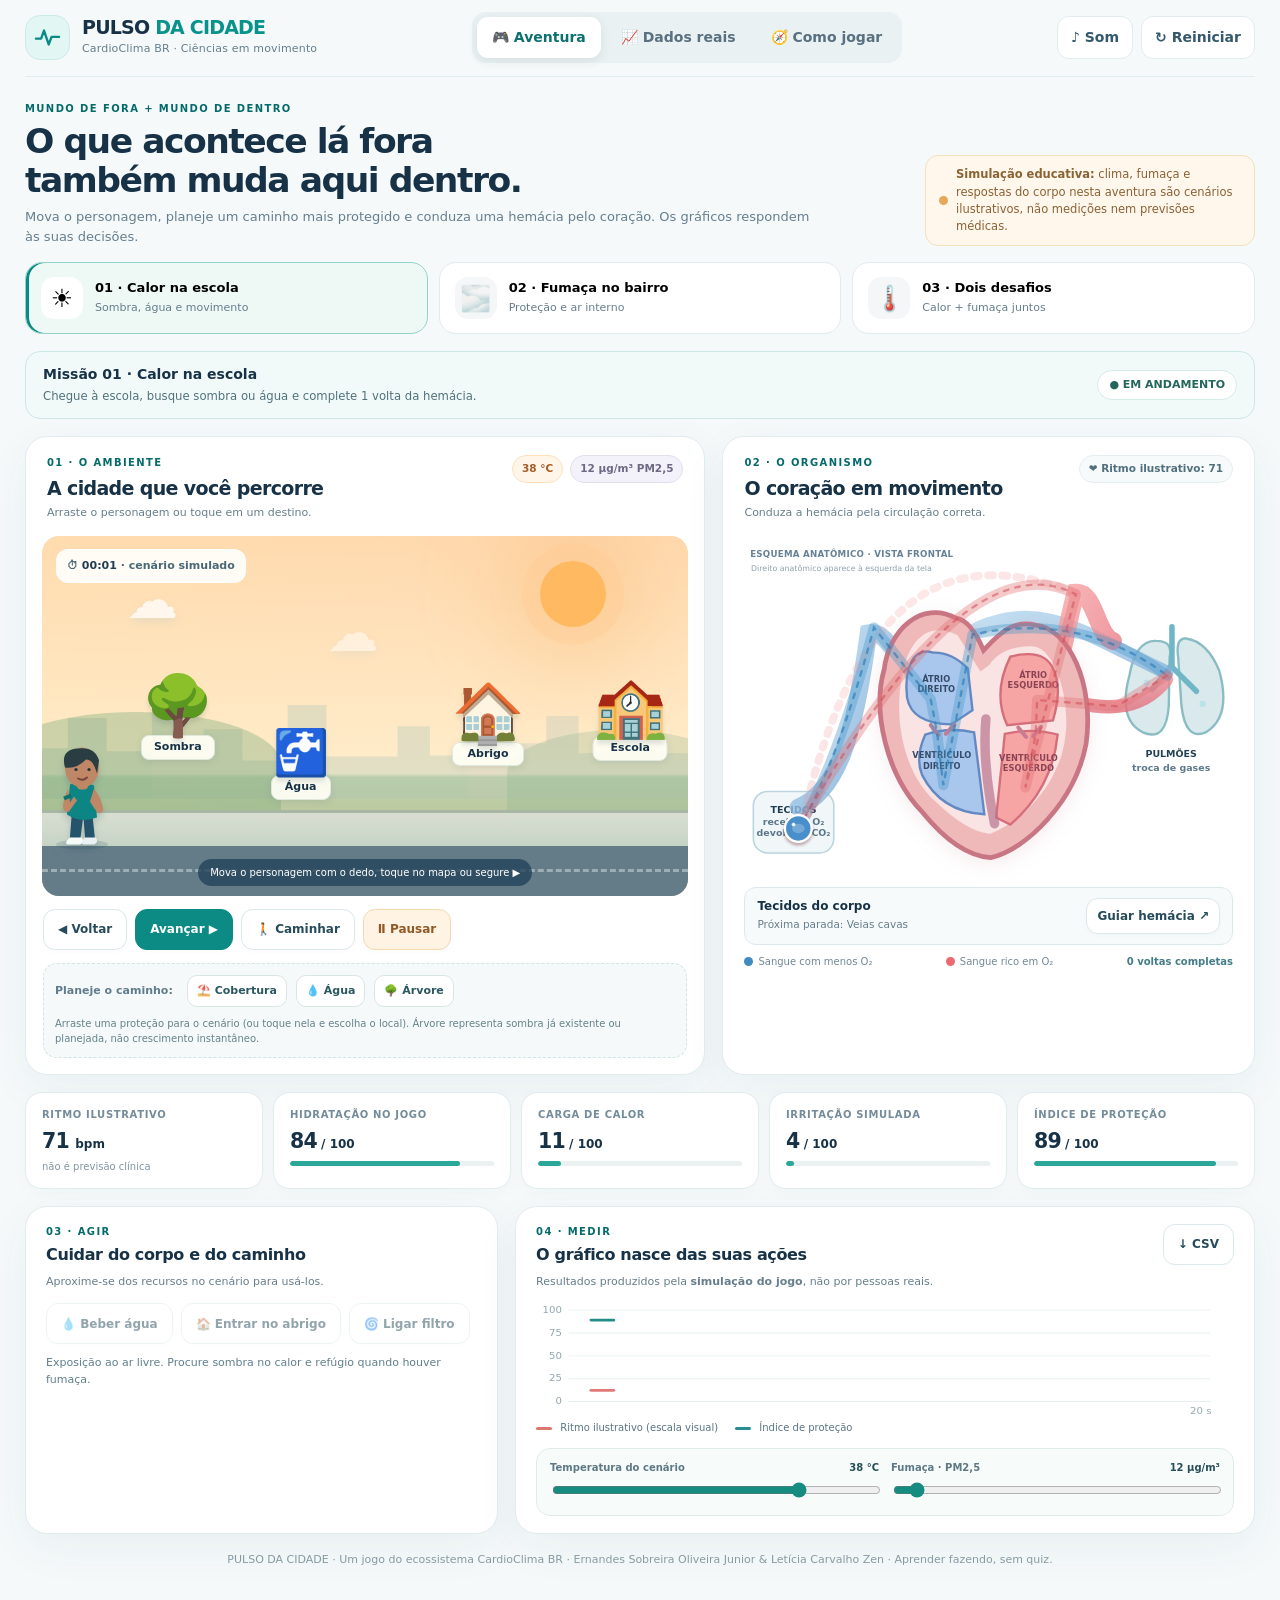
==== jogo/index.html @ 0a7ffcd8 "feat: jogo Pulso da Cidade com três missões, coração interativo e laboratório de dados reais" ====
<!doctype html>
<html lang="pt-BR">
<head>
<meta charset="utf-8">
<meta name="viewport" content="width=device-width,initial-scale=1,viewport-fit=cover">
<meta name="theme-color" content="#f5f9fa">
<meta name="description" content="Pulso da Cidade — um jogo interativo de coração, calor, fumaça e ciência de dados. Um projeto educacional ligado ao CardioClima BR.">
<title>Pulso da Cidade | Um jogo CardioClima</title>
<link rel="manifest" href="./manifest.webmanifest">
<style>
:root{--bg:#f5f9fa;--ink:#173247;--muted:#667e8d;--teal:#0b8985;--teal-dark:#046b6a;--line:#e1ecee;--panel:#fff;--blue:#3679bc;--red:#e76567;--orange:#eb9b46;--shadow:0 14px 45px rgba(32,74,86,.055);--radius:22px;--header:72px}
*{box-sizing:border-box}html{scroll-behavior:smooth}body{margin:0;background:var(--bg);color:var(--ink);font:14px/1.5 ui-sans-serif,system-ui,-apple-system,"Segoe UI",Roboto,Arial,sans-serif}button,select,input{font:inherit}button{cursor:pointer}button:disabled{cursor:not-allowed;opacity:.5}a{color:var(--teal-dark)}:focus-visible{outline:3px solid #eab668;outline-offset:3px}[hidden]{display:none!important}::selection{background:#bbebe0}
.page-shell{max-width:1510px;margin:auto;padding:0 25px 46px}.topbar{display:flex;align-items:center;justify-content:space-between;gap:20px;min-height:var(--header);padding:12px 0 13px;border-bottom:1px solid var(--line)}.brand{display:flex;align-items:center;gap:12px;min-width:230px}.brand-mark{width:45px;height:45px;background:#e2f6f3;border:1px solid #caebe7;border-radius:15px;display:grid;place-items:center}.brand-mark svg{width:29px;height:29px}.brand-name{font-weight:850;font-size:19px;letter-spacing:-.8px;line-height:1.1}.brand-sub{color:var(--muted);font-size:11px;margin-top:3px;letter-spacing:.015em}.app-tabs{display:flex;align-items:center;gap:5px;background:#eaf1f2;border-radius:14px;padding:5px}.app-tab{border:0;background:transparent;color:#587080;border-radius:11px;padding:10px 15px;font-weight:750;white-space:nowrap}.app-tab.active{background:#fff;color:#0a716f;box-shadow:0 3px 11px rgba(14,51,61,.09)}.header-tools{display:flex;gap:8px}.mini-action{border:1px solid var(--line);background:#fff;border-radius:12px;padding:10px 13px;font-weight:700;color:#34596d;white-space:nowrap}.mini-action:hover{border-color:#afdbd6}.mini-action.active{background:#e8f7f3;border-color:#addbd3;color:#096e67}
.hero-intro{display:flex;align-items:end;justify-content:space-between;gap:30px;margin:24px 0 16px}.eyebrow{display:block;color:var(--teal-dark);font-weight:850;text-transform:uppercase;letter-spacing:.14em;font-size:10px}.hero-intro h1{font-size:clamp(24px,2.7vw,37px);letter-spacing:-1.5px;line-height:1.12;margin:6px 0 8px}.hero-intro p{color:var(--muted);font-size:13px;max-width:800px;margin:0}.sim-note{display:flex;gap:8px;align-items:center;background:#fff7eb;border:1px solid #f3e0bc;color:#8b6234;border-radius:13px;padding:10px 13px;font-size:11.5px;max-width:330px}.sim-note .dot{width:9px;height:9px;flex:0 0 auto;border-radius:50%;background:#e6a95a}
.missions{display:grid;grid-template-columns:repeat(3,minmax(0,1fr));gap:11px;margin:0 0 17px}.mission-tab{display:flex;text-align:left;align-items:center;gap:12px;background:#fff;border:1px solid var(--line);border-radius:17px;padding:13px 15px;min-width:0;min-height:72px;position:relative;overflow:hidden;transition:.18s}.mission-tab:hover{border-color:#9ccdc5;transform:translateY(-1px)}.mission-tab.active{background:#eef9f5;border-color:#93d4ca;box-shadow:inset 3px 0 0 var(--teal)}.mission-icon{width:42px;height:42px;border-radius:13px;display:grid;place-items:center;font-size:25px;background:#f5f6f7;flex-shrink:0}.mission-tab.active .mission-icon{background:#fff}.mission-copy{min-width:0}.mission-copy b{display:block;font-size:13px;line-height:1.25}.mission-copy small{display:block;font-size:11px;color:var(--muted);margin-top:4px;white-space:normal}.mission-medal{position:absolute;right:11px;top:8px;color:#b5812e;font-size:17px}
.goalbar{display:flex;align-items:center;justify-content:space-between;gap:18px;border:1px solid #cce7e6;background:#f1faf9;border-radius:15px;padding:12px 17px;margin-bottom:17px}.goalbar strong{display:block;font-size:14px}.goalbar small{display:block;color:#52727b;margin-top:3px}.goalbar .pill{background:white;border:1px solid #d4ece8;color:#23675c;font-size:11px;font-weight:750;padding:6px 11px;border-radius:99px;white-space:nowrap}.game-grid{display:grid;grid-template-columns:minmax(0,1.15fr) minmax(0,.9fr);gap:17px}.panel{background:var(--panel);border:1px solid var(--line);border-radius:var(--radius);box-shadow:var(--shadow);min-width:0;overflow:hidden}.panel-head{display:flex;align-items:start;justify-content:space-between;gap:10px;padding:18px 21px 14px}.panel-head h2{margin:4px 0 0;font-size:19px;letter-spacing:-.65px}.panel-head .support{color:var(--muted);font-size:11px;margin-top:3px}.panel-badges{display:flex;align-items:center;gap:7px;flex-wrap:wrap;justify-content:flex-end}.tag{border:1px solid #e5eef0;background:#f7fafb;border-radius:100px;padding:5px 9px;color:#51707e;font-size:10.5px;font-weight:750;white-space:nowrap}.tag.heat{color:#a45c28;background:#fff5e8;border-color:#ffe0bc}.tag.smoke{color:#6e6886;background:#f3f1f9;border-color:#e3deed}.panel-title-meta{max-width:330px}
/* Outside world */
.world-stage{height:360px;position:relative;isolation:isolate;overflow:hidden;margin:0 16px;border-radius:17px;background:linear-gradient(#ccebf0 0%,#e9f5f2 66%,#a6c6a0 67%,#b7d2b0 83%,#a9bba8 84%);touch-action:pan-y;user-select:none;cursor:crosshair}.world-stage::before{content:"";position:absolute;inset:0;background:linear-gradient(118deg,rgba(255,234,176,.12),transparent 52%);pointer-events:none;z-index:1}.world-stage.hot{background:linear-gradient(#ffd9ae 0%,#ffedcb 66%,#c0d2a6 67%,#b9c29e 83%,#a0ae9d 84%)}.world-stage.smoky::after{content:"";pointer-events:none;position:absolute;inset:0;z-index:7;background:linear-gradient(135deg,rgba(111,113,132,.10),rgba(99,93,117,.20));mix-blend-mode:multiply;animation:smokeShift 7s ease-in-out infinite alternate}.world-stage.hot.smoky{background:linear-gradient(#e9c5a0 0%,#f8e1bc 66%,#b5c39e 67%,#aebca4 83%,#9dab95 84%)}
@keyframes smokeShift{from{opacity:.4;transform:translateX(-12px)}to{opacity:.85;transform:translateX(12px)}}.sky-sun{position:absolute;top:7%;left:77%;width:66px;height:66px;border-radius:50%;background:#ffe093;box-shadow:0 0 0 18px rgba(255,231,170,.27),0 0 65px 33px rgba(255,224,148,.35);z-index:0;transition:.4s}.hot .sky-sun{background:#ffb960;box-shadow:0 0 0 18px #ffc88a44,0 0 85px 40px #f5a44f44}.world-cloud{position:absolute;z-index:1;color:#fff;font-size:52px;opacity:.75;filter:drop-shadow(0 4px 4px #a2c4cc55);animation:cloudDrift 10s ease-in-out infinite alternate}.cloud-a{left:13%;top:7%}.cloud-b{left:44%;top:16%;animation-delay:-5s;opacity:.5}@keyframes cloudDrift{to{transform:translateX(26px)}}.smoke-plume{position:absolute;width:170px;height:165px;top:5%;left:9%;z-index:2;opacity:0;pointer-events:none;background:radial-gradient(ellipse at 45% 50%,rgba(67,69,84,.35) 0%,rgba(72,72,84,.2) 40%,transparent 67%);filter:blur(6px);transform:rotate(12deg);animation:driftPlume 6s ease-in-out infinite alternate}.smoky .smoke-plume{opacity:1}.smoke-plume.second{left:39%;top:1%;transform:scale(.7);animation-delay:-3s}.smoke-plume.third{left:63%;top:12%;transform:scale(1.35);animation-delay:-5s}@keyframes driftPlume{to{transform:translate(30px,-18px) scale(1.18)}}
.horizon{position:absolute;inset:auto 0 27% 0;height:28%;pointer-events:none;z-index:1;background:linear-gradient(90deg,#90b4a355 0 17%,#a1baad55 17% 36%,#a8c4b855 36% 66%,#b5c4ba55 66% 100%);clip-path:polygon(0 50%,4% 50%,4% 20%,10% 20%,10% 53%,17% 53%,17% 5%,21% 5%,21% 48%,25% 48%,25% 31%,31% 31%,31% 62%,38% 62%,38% 7%,44% 7%,44% 58%,55% 58%,55% 28%,60% 28%,60% 57%,66% 57%,66% 5%,71% 5%,71% 45%,78% 45%,78% 18%,83% 18%,83% 55%,90% 55%,90% 30%,95% 30%,95% 55%,100% 55%,100% 100%,0 100%)}.scene-road{position:absolute;left:0;right:0;bottom:0;height:18%;background:#647c88;z-index:2}.scene-road::before{content:"";position:absolute;top:17%;width:100%;height:3px;background:#dae8eb}.scene-road::after{content:"";position:absolute;top:58%;left:0;right:0;border-top:3px dashed #d2dfe07f}.scene-walkway{position:absolute;left:0;right:0;top:76%;height:10%;background:linear-gradient(#d9ded2,#c6d4c6);z-index:3;border-top:3px solid #a8b7a4}.scene-hill{position:absolute;width:45%;height:29%;left:-8%;bottom:22%;background:#82ad7d66;border-radius:60% 60% 0 0;z-index:1}.scene-hill.alt{left:72%;width:35%;height:24%;background:#89b18c44}.station{position:absolute;transform:translateX(-50%);z-index:5;border:0;background:transparent;padding:0;min-width:60px;text-align:center;color:var(--ink);user-select:none;cursor:pointer}.station:hover .station-graphic,.station:focus-visible .station-graphic{transform:translateY(-4px) scale(1.04)}.station-graphic{display:block;font-size:59px;filter:drop-shadow(0px 4px 2px #14354220);transition:transform .18s;line-height:1}.station-label{display:block;background:#fffef5eF;border:1px solid #dee8dc;border-radius:8px;font-weight:750;font-size:11px;padding:3px 7px;box-shadow:0 2px 7px #38516d1c;white-space:nowrap}.tree-station{left:21%;top:39%}.water-station{left:40%;top:54%}.water-station .station-graphic{font-size:45px}.shelter-station{left:69%;top:41%}.shelter-station .station-graphic{font-size:58px}.school-station{left:91%;top:39%}.school-station .station-graphic{font-size:60px}.station.is-near .station-label{background:#e7fff4;border-color:#7dcc9c;animation:nearPulse 1.2s ease-in-out infinite alternate}@keyframes nearPulse{to{box-shadow:0 0 0 6px #6dd4a322}}
.traveler{position:absolute;top:58%;left:6%;width:68px;transform:translateX(-50%);height:105px;z-index:8;touch-action:none;cursor:grab;will-change:left;filter:drop-shadow(0 5px 3px #33515a33)}.traveler:active{cursor:grabbing}.traveler svg{height:100%;width:100%}.traveler.walking .traveler-leg{animation:legSwing .24s ease-in-out infinite alternate;transform-origin:center top}.traveler.walking .traveler-leg.leg2{animation-delay:-.24s}.traveler .shirt{fill:#0c8584}.traveler .pants{fill:#24546b}.traveler .skin{fill:#bf8765}@keyframes legSwing{to{transform:rotate(16deg)}}.traveler:focus-visible{outline:3px dashed #0b8985;border-radius:30px}.world-time{position:absolute;top:13px;left:14px;background:#ffffffdf;border:1px solid #ffffffaa;border-radius:12px;padding:8px 10px;z-index:7;color:#486877;font-size:11px;max-width:38%;font-weight:700}.world-time b{color:#203e51}.world-hint{position:absolute;left:50%;transform:translateX(-50%);bottom:10px;color:#fff;z-index:9;font-size:10px;background:#24435acb;padding:6px 12px;border-radius:99px;white-space:nowrap;max-width:90%;overflow:hidden;text-overflow:ellipsis}.added-item{position:absolute;z-index:5;transform:translate(-50%,-50%);font-size:40px;filter:drop-shadow(0 4px 5px #314b4150)}.added-item small{display:block;text-align:center;font-size:10px;background:#ffffffeb;border-radius:6px;padding:2px;color:#35606a;font-weight:800}.drag-ghost{position:absolute;z-index:11;pointer-events:none;font-size:42px;opacity:.83;transform:translate(-50%,-50%)}
.world-controls{padding:13px 17px 16px}.play-controls{display:flex;gap:8px;flex-wrap:wrap;align-items:center}.btn{background:#fff;color:#264b5b;border:1px solid #dbe8ec;border-radius:12px;padding:10px 14px;font-weight:760;font-size:12px;min-height:41px;box-shadow:0 2px 6px #13364b05}.btn:hover:not(:disabled){border-color:#8fc9c1;background:#f8fdfa}.btn.primary{background:#0c8b84;border-color:#0c8b84;color:#fff}.btn.primary:hover{background:#086f69}.btn.amber{background:#fff4e3;color:#915925;border-color:#f4d8af}.btn.selected{border-color:#099b90;background:#e8f9f4;color:#076d68}.btn.icon-only{min-width:42px;padding:10px}.control-hint{color:var(--muted);font-size:11px;margin:10px 1px 0}.tool-shelf{margin-top:13px;padding:11px;border-radius:14px;background:#f5f9f9;border:1px dashed #d0e6e4;display:flex;gap:9px;align-items:center;flex-wrap:wrap}.tool-shelf b{font-size:11px;color:#607c8c;margin-right:5px}.tool{padding:7px 9px;background:#fff;border:1px solid #d9e7e4;border-radius:10px;color:#2b5761;font-weight:700;font-size:11px;touch-action:none;cursor:grab}.tool.active{border-color:#0b8a80;background:#ddf7f0;box-shadow:0 0 0 2px #acdcd340}.tool small{color:#76949c;display:inline}.tool-caption{font-size:10px;color:#64828c;flex-basis:100%;margin-top:0}
/* Human circulation */
.heart-visual{padding:0 13px 4px;position:relative}.heart-svg{width:100%;height:auto;display:block;overflow:visible;max-height:360px;touch-action:none}.heart-muscle{filter:drop-shadow(0 6px 12px #b55f6e20);transform-origin:317px 244px;animation:beating var(--heart-period,.81s) cubic-bezier(.2,.45,.5,1) infinite}.heart-muscle .muscle-outer{fill:#efb9b9;stroke:#c97684;stroke-width:6}.heart-muscle .muscle-inner{fill:#f9e3e3}.heart-blue{fill:#a9c7ed;stroke:#6389c3;stroke-width:3}.heart-red{fill:#f6a5a4;stroke:#d56e79;stroke-width:3}.septum{fill:none;stroke:#b9748f;stroke-width:12;stroke-linecap:round;opacity:.7}@keyframes beating{0%,100%{transform:scale(1)}23%{transform:scale(1.027)}40%{transform:scale(.995)}62%{transform:scale(1.012)}}.blood-track{fill:none;stroke-width:13;stroke-linecap:round;stroke-linejoin:round;opacity:.38}.blood-track.venous{stroke:#4595c8}.blood-track.arterial{stroke:#df7275}.blood-track-over{fill:none;stroke-width:3;stroke-dasharray:6 9;stroke-linecap:round;opacity:.55;animation:pathMarch 3s linear infinite}.blood-track-over.venous{stroke:#2072b1}.blood-track-over.arterial{stroke:#d24d5c}@keyframes pathMarch{to{stroke-dashoffset:-45}}.circulatory-note{font-size:11px;fill:#658196;font-weight:750;letter-spacing:.03em}.chamber-name{fill:#344b69;font-weight:750;font-size:10.5px;pointer-events:none}.chamber-name.red{fill:#8b4354}.blood-node{cursor:pointer;touch-action:none;outline:none}.blood-node circle{fill:#ffffff00;stroke:transparent;stroke-width:1}.blood-node.is-next circle{fill:#fff8ed;stroke:#e9a842;stroke-width:2;stroke-dasharray:4 4;animation:targetGlow 1.3s ease-in-out infinite alternate}.blood-node.is-next text{fill:#9d6630}.blood-node.is-visited circle{fill:#d9f0ee;stroke:#5baea3;stroke-width:1.5;opacity:.65}.blood-node text{font-weight:720;fill:#688093;font-size:9px;pointer-events:none}.blood-node:focus-visible circle{stroke:#0b8985;stroke-width:4}.blood-node.is-next:hover circle{fill:#fff4de}@keyframes targetGlow{to{stroke-width:5;fill:#ffefcf}}#rbcAvatar{cursor:grab;touch-action:none;filter:drop-shadow(0 3px 2px #763a4370)}#rbcAvatar:active{cursor:grabbing}.rbc-disc{stroke:#fff;stroke-width:3;fill:#498fcb}.rbc-disc.oxygenated{fill:#ed6672}.rbc-core{fill:#fff6;opacity:.6}.rbc-mini{fill:#fff;stroke:#ffffffb0;stroke-width:1}.svg-label{font-size:12px;fill:#5b788a;font-weight:700}.svg-label.bold{font-weight:900;fill:#203e52}.lung-organ{fill:#d9e9ec;stroke:#88bcc3;stroke-width:3}.lung-bronchi{stroke:#6fb5c6;fill:none;stroke-width:7;stroke-linecap:round}.air-spark{fill:#b3dfea;opacity:.8;animation:breathe 2.1s ease-in-out infinite alternate}@keyframes breathe{to{transform:translateY(-7px);opacity:.45}}.valve-shape{stroke:#c87c93;stroke-width:5;fill:none;stroke-linecap:round;transform-origin:center;animation:valveOpen var(--heart-period,.81s) ease-in-out infinite}.valve-shape.secondary{animation-delay:calc(var(--heart-period,.81s) * -.5)}@keyframes valveOpen{0%,100%{opacity:.65}38%,62%{opacity:.18}}
.heart-progress{padding:0 21px 17px;display:grid;gap:9px}.heart-guide{display:flex;gap:10px;align-items:center;justify-content:space-between;padding:10px 12px;border:1px solid #dce9ec;background:#f7fafb;border-radius:12px}.heart-guide b{display:block;font-size:12px;line-height:1.2}.heart-guide small{display:block;color:var(--muted);font-size:10.5px;margin-top:3px}.heart-guide .btn{padding:8px 10px;min-height:36px;white-space:nowrap}.heart-legend{display:flex;justify-content:space-between;flex-wrap:wrap;gap:5px;color:#718795;font-size:10px}.heart-legend span{display:flex;gap:5px;align-items:center}.legend-dot{display:inline-block;width:9px;height:9px;border-radius:50%;background:#408bc1}.legend-dot.red{background:#eb6970}.heart-mini-state{font-weight:800;color:#447d89}
/* Dynamic readouts */
.stats-grid{display:grid;grid-template-columns:repeat(5,minmax(0,1fr));gap:10px;margin-top:17px}.stat-card{padding:14px 16px;border:1px solid var(--line);border-radius:17px;background:#fff;min-width:0;box-shadow:0 3px 16px #23465a07}.stat-card .stat-title{display:block;font-size:10px;font-weight:770;text-transform:uppercase;letter-spacing:.065em;color:#748b9b}.stat-card strong{display:block;font-size:clamp(17px,1.6vw,26px);line-height:1.1;letter-spacing:-.8px;margin:8px 0 6px}.stat-card strong small{font-size:12px;font-weight:700;letter-spacing:0}.stat-card .stat-sub{display:block;color:#8195a1;font-size:10px}.meter{height:5px;border-radius:5px;background:#ebf0f1;overflow:hidden;margin-top:8px}.meter span{display:block;background:#2ba79a;height:100%;width:50%;border-radius:5px;transition:width .3s}.stat-card.warning .meter span{background:#e9a24b}.stat-card.alert .meter span{background:#d96971}
.bottom-grid{display:grid;grid-template-columns:minmax(0,.78fr) minmax(0,1.22fr);gap:17px;margin-top:17px}.bottom-panel{padding:17px 20px}.bottom-panel h3{font-size:16px;letter-spacing:-.35px;margin:4px 0 7px}.bottom-panel .support{color:var(--muted);font-size:11px}.action-group{display:flex;flex-wrap:wrap;gap:8px;margin-top:13px}.action-group .btn{font-size:12px}.bottom-panel .small-note{color:#607f8d;font-size:11px;margin-top:11px}.data-head{display:flex;align-items:start;justify-content:space-between;gap:10px}.data-head button{white-space:nowrap}.live-chart{width:100%;height:120px;display:block;margin-top:10px}.chart-legend{display:flex;gap:17px;align-items:center;flex-wrap:wrap;font-size:10px;color:#587482}.chart-legend i{display:inline-block;width:16px;height:3px;border-radius:2px;vertical-align:middle;margin-right:5px}.chart-legend .l1{background:#dd766f}.chart-legend .l2{background:#278e91}.eco-control{margin-top:13px;background:#f7fbfa;border:1px solid #e0eceb;border-radius:14px;padding:11px 13px;display:grid;grid-template-columns:1fr 1fr;gap:12px}.control-field label{font-size:10px;font-weight:800;color:#5d7986;display:flex;justify-content:space-between;align-items:center}.control-field input{width:100%;accent-color:#168b80;margin-top:7px}.control-field output{font-weight:850;color:#284e5a}
/* Real data */
.real-screen{margin-top:24px}.real-hero{background:#eaf7f4;border:1px solid #cde9e3;border-radius:19px;padding:19px 22px;display:flex;align-items:center;justify-content:space-between;gap:16px}.real-hero h2{font-size:23px;letter-spacing:-.9px;margin:4px 0}.real-hero p{margin:0;font-size:12px;color:#4e767b;max-width:750px}.real-state{border:1px solid #b7dfd5;color:#146e66;border-radius:100px;background:#fff;padding:8px 13px;font-weight:800;font-size:11px;white-space:nowrap}.real-controls{display:flex;flex-wrap:wrap;align-items:end;gap:12px;background:#fff;border:1px solid var(--line);padding:16px;border-radius:15px;margin:16px 0}.real-controls label{display:flex;flex-direction:column;gap:5px;min-width:185px;font-size:11px;color:#69828e;font-weight:750}.real-controls select{background:#fbfdfd;border:1px solid #cfdfe1;border-radius:10px;padding:10px;color:#213d4d;max-width:100%;min-width:0}.real-controls .btn{margin-left:auto}.real-years{display:flex;gap:12px;align-items:center;flex:1 1 250px}.real-years label{min-width:54px}.real-years input{flex:1;accent-color:var(--teal)}.real-years output{min-width:40px;font-weight:850;color:#1b6a6b;font-size:17px}.real-panels{display:grid;grid-template-columns:1fr 1fr;gap:16px}.real-panel{padding:18px}.real-panel h3{margin:3px 0 5px;letter-spacing:-.3px;font-size:16px}.real-panel .big-value{font-size:29px;font-weight:850;margin:8px 0 2px;letter-spacing:-.8px}.real-panel .sub{color:var(--muted);font-size:11px}.data-svg{width:100%;height:auto;display:block}.real-foot{padding:15px 18px;background:#fffaf1;border:1px solid #f1dfb5;border-radius:15px;margin-top:15px;color:#755d38;font-size:12px;line-height:1.6}.sources{font-size:11px;color:#718591;display:flex;gap:15px;flex-wrap:wrap;margin-top:13px}
/* Dialogs and notifications */
#toast{position:fixed;z-index:1000;left:50%;bottom:max(22px,env(safe-area-inset-bottom));transform:translate(-50%,24px);opacity:0;pointer-events:none;transition:opacity .2s,transform .2s;background:#143b4b;color:#fff;max-width:min(94vw,650px);padding:13px 18px;border-radius:13px;font-size:12px;font-weight:710;box-shadow:0 12px 35px #18394b33;text-align:center}#toast.visible{opacity:1;transform:translate(-50%,0)}.finish-overlay{position:fixed;inset:0;background:#0e2b39a6;backdrop-filter:blur(8px);z-index:200;display:grid;place-items:center;padding:20px}.finish-card{width:min(510px,100%);border-radius:26px;background:white;box-shadow:0 25px 80px #00192835;padding:30px;text-align:center}.finish-emoji{font-size:52px}.finish-card h2{font-size:27px;letter-spacing:-1px;margin:11px 0 8px}.finish-card p{color:#617b87;font-size:13px}.finish-stats{display:grid;grid-template-columns:1fr 1fr 1fr;gap:8px;margin:18px 0}.finish-stats div{background:#f5faf9;border-radius:13px;padding:12px 6px}.finish-stats strong{display:block;font-size:21px}.finish-stats small{font-size:10px;color:#65828b}.finish-buttons{display:flex;gap:10px;justify-content:center}.finish-buttons .btn{flex:1}
dialog{border:1px solid #d7e7e8;border-radius:22px;box-shadow:0 25px 90px #0f304754;width:min(700px,94vw);max-height:85dvh;overflow:auto;padding:26px;color:var(--ink)}dialog::backdrop{background:rgba(9,37,53,.56);backdrop-filter:blur(4px)}dialog h2{font-size:24px;letter-spacing:-1px;margin:5px 0 10px}dialog h3{font-size:15px;margin:22px 0 5px}dialog p{font-size:13px;color:#4e6d7b;line-height:1.65}dialog li{font-size:13px;color:#486775;margin-bottom:8px}.dialog-top{display:flex;gap:10px;justify-content:space-between;align-items:start}.dialog-top button{background:#f1f6f6;border:0;width:35px;height:35px;border-radius:10px;color:#4e6b7c;font-size:19px}.readers{background:#f3faf9;border-radius:12px;padding:12px 16px;font-size:12px;line-height:1.65;color:#446d73}.footnote{text-align:center;margin-top:18px;color:#879aa3;font-size:11px}
@media(max-width:1200px){.page-shell{padding-left:16px;padding-right:16px}.game-grid{grid-template-columns:1fr 1fr}.world-stage{height:325px}.heart-svg{max-height:325px}.stats-grid{grid-template-columns:repeat(3,minmax(0,1fr))}}
@media(max-width:950px){.game-grid,.bottom-grid{grid-template-columns:1fr}.world-stage{height:350px}.heart-svg{max-height:370px}.heart-visual{max-width:700px;margin:auto}.topbar{flex-wrap:wrap}.app-tabs{order:3;width:100%;justify-content:center}.hero-intro{align-items:start}.real-panels{grid-template-columns:1fr}.stats-grid{grid-template-columns:repeat(5,minmax(0,1fr))}}
@media(max-width:650px){:root{--header:64px}.page-shell{padding:0 11px 30px}.topbar{gap:8px;min-height:60px}.brand{min-width:0;gap:8px}.brand-mark{width:37px;height:37px;border-radius:12px}.brand-name{font-size:16px}.brand-sub{font-size:9px}.app-tabs{padding:4px;gap:2px}.app-tab{padding:9px 9px;font-size:11.5px;flex:1}.header-tools{gap:5px}.mini-action{padding:8px;font-size:11px}.hero-intro{flex-direction:column;gap:10px;margin:18px 2px 13px}.hero-intro h1{font-size:26px}.hero-intro p{font-size:12px}.sim-note{max-width:none;width:100%;padding:8px 11px}.missions{grid-template-columns:repeat(3,minmax(0,1fr));gap:6px}.mission-tab{padding:9px 6px;min-height:94px;flex-direction:column;gap:5px;text-align:center;border-radius:12px;justify-content:center}.mission-icon{width:32px;height:32px;font-size:21px;border-radius:10px}.mission-copy b{font-size:10.5px}.mission-copy small{font-size:9px;margin-top:2px}.mission-medal{right:5px;top:2px;font-size:12px}.goalbar{align-items:start;gap:6px;padding:10px 12px}.goalbar strong{font-size:12px}.goalbar small{font-size:10px}.goalbar .pill{font-size:9px;padding:4px 6px}.panel{border-radius:17px}.panel-head{padding:13px 13px 10px}.panel-head h2{font-size:17px}.panel-badges{gap:3px}.tag{font-size:9px;padding:4px 6px}.world-stage{height:295px;margin:0 7px;border-radius:13px}.station-graphic{font-size:38px!important}.station-label{font-size:8.5px;padding:2px 3px}.station{min-width:49px}.tree-station{top:50%}.water-station{top:62%}.shelter-station{top:54%}.school-station{top:51%}.traveler{height:75px;width:51px;top:67%}.world-time{max-width:55%;font-size:9px;padding:5px 7px}.world-hint{font-size:9px}.world-controls{padding:10px 12px}.play-controls{gap:5px}.btn{font-size:11px;padding:9px 10px;min-height:38px}.tool-shelf{gap:6px;padding:8px}.tool{padding:6px 8px;font-size:10px}.tool-shelf b{width:100%;margin:0}.heart-visual{padding:0 4px}.heart-svg{max-height:none}.heart-progress{padding:0 12px 13px}.heart-guide{padding:8px 10px}.heart-guide .btn{padding:8px;font-size:10px}.stats-grid{gap:6px;grid-template-columns:repeat(3,minmax(0,1fr));margin-top:11px}.stat-card{padding:10px 10px;border-radius:12px}.stat-card strong{font-size:18px}.stat-card .stat-title{font-size:9px}.stat-card .stat-sub{font-size:9px}.stat-card:nth-child(4),.stat-card:nth-child(5){grid-column:span 1}.bottom-grid{gap:11px;margin-top:11px}.bottom-panel{padding:12px 14px}.bottom-panel h3{font-size:15px}.eco-control{grid-template-columns:1fr 1fr;padding:8px}.real-hero{padding:14px;align-items:start;flex-direction:column}.real-hero h2{font-size:20px}.real-controls{padding:11px;gap:9px}.real-controls label{flex:1 1 145px;min-width:0}.real-controls .btn{margin-left:0}.real-years{flex:1 1 100%}.real-panel{padding:13px}dialog{padding:17px}.finish-card{padding:20px 15px}.finish-card h2{font-size:22px}.finish-stats strong{font-size:17px}}
@media(prefers-reduced-motion:reduce){*,*:before,*:after{animation-duration:.001ms!important;transition-duration:.001ms!important;scroll-behavior:auto!important}}
</style>
</head>
<body>
<div class="page-shell">
<header class="topbar">
 <div class="brand"><div class="brand-mark" aria-hidden="true"><svg viewBox="0 0 50 50" fill="none"><path d="M5 27H14L19 13L27 37L32 24H45" stroke="#078b83" stroke-width="4" stroke-linecap="round" stroke-linejoin="round"/></svg></div><div><div class="brand-name">PULSO <span style="color:#07938c">DA CIDADE</span></div><div class="brand-sub">CardioClima BR · Ciências em movimento</div></div></div>
 <nav class="app-tabs" aria-label="Modos do jogo"><button class="app-tab active" id="tabGame" aria-pressed="true">🎮 Aventura</button><button class="app-tab" id="tabReal" aria-pressed="false">📈 Dados reais</button><button class="app-tab" id="tabGuide" aria-pressed="false">🧭 Como jogar</button></nav>
 <div class="header-tools"><button class="mini-action" id="soundToggle" aria-pressed="false" title="Ativar ou desativar batimentos sonoros">♪ Som</button><button class="mini-action" id="restartButton" title="Recomeçar esta missão">↻ Reiniciar</button></div>
</header>
<main>
<div id="gameScreen">
<section class="hero-intro"><div><span class="eyebrow">MUNDO DE FORA + MUNDO DE DENTRO</span><h1>O que acontece lá fora<br>também muda aqui dentro.</h1><p>Mova o personagem, planeje um caminho mais protegido e conduza uma hemácia pelo coração. Os gráficos respondem às suas decisões.</p></div><div class="sim-note"><span class="dot"></span><span><strong>Simulação educativa:</strong> clima, fumaça e respostas do corpo nesta aventura são cenários ilustrativos, não medições nem previsões médicas.</span></div></section>
<section class="missions" aria-label="Escolher missão">
 <button class="mission-tab active" data-mission="heat" aria-pressed="true"><span class="mission-icon" aria-hidden="true">☀️</span><span class="mission-copy"><b>01 · Calor na escola</b><small>Sombra, água e movimento</small></span><span class="mission-medal" data-medal="heat"></span></button>
 <button class="mission-tab" data-mission="smoke" aria-pressed="false"><span class="mission-icon" aria-hidden="true">🌫️</span><span class="mission-copy"><b>02 · Fumaça no bairro</b><small>Proteção e ar interno</small></span><span class="mission-medal" data-medal="smoke"></span></button>
 <button class="mission-tab" data-mission="both" aria-pressed="false"><span class="mission-icon" aria-hidden="true">🌡️</span><span class="mission-copy"><b>03 · Dois desafios</b><small>Calor + fumaça juntos</small></span><span class="mission-medal" data-medal="both"></span></button>
</section>
<div class="goalbar"><div><strong id="missionTitle">Missão 01 · Caminho da escola</strong><small id="missionObjective">Chegue à escola, aproveitando a sombra e o bebedouro.</small></div><span class="pill" id="missionState">● EM ANDAMENTO</span></div>
<div class="game-grid">
 <article class="panel"><div class="panel-head"><div class="panel-title-meta"><span class="eyebrow">01 · O AMBIENTE</span><h2>A cidade que você percorre</h2><div class="support">Arraste o personagem ou toque em um destino.</div></div><div class="panel-badges"><span class="tag heat" id="worldTempTag">38 °C</span><span class="tag smoke" id="worldSmokeTag">12 µg/m³ PM2,5</span></div></div>
  <div class="world-stage hot" id="worldStage" aria-label="Cenário interativo de uma cidade com árvores, bebedouro, abrigo, escola e personagem arrastável">
   <div class="sky-sun"></div><div class="world-cloud cloud-a">☁</div><div class="world-cloud cloud-b">☁</div><div class="smoke-plume"></div><div class="smoke-plume second"></div><div class="smoke-plume third"></div><div class="horizon"></div><div class="scene-hill"></div><div class="scene-hill alt"></div><div class="scene-walkway"></div><div class="scene-road"></div>
   <span class="world-time" id="worldTime">⏱ <b>00:00</b> · simulador</span>
   <button class="station tree-station" data-station="tree" title="Sombra: aproxime-se e diminua a exposição ao calor"><span class="station-graphic">🌳</span><span class="station-label">Sombra</span></button>
   <button class="station water-station" data-station="water" title="Bebedouro: aproxime-se e use o botão beber água"><span class="station-graphic">🚰</span><span class="station-label">Água</span></button>
   <button class="station shelter-station" data-station="shelter" title="Abrigo: entre para se proteger da fumaça"><span class="station-graphic">🏠</span><span class="station-label">Abrigo</span></button>
   <button class="station school-station" data-station="school" title="Escola: destino da missão de calor"><span class="station-graphic">🏫</span><span class="station-label">Escola</span></button>
   <div id="placedObjects"></div>
   <div class="traveler" id="traveler" tabindex="0" role="slider" aria-label="Personagem. Use setas esquerda e direita para caminhar." aria-valuemin="0" aria-valuemax="100" aria-valuenow="6" style="left:6%">
    <svg viewBox="0 0 68 104" aria-hidden="true"><ellipse cx="35" cy="99" rx="26" ry="5" fill="#295567" opacity=".17"/><g class="traveler-leg"><path class="pants" d="M25 65 L23 91 Q22 96 27 96 L33 96 L37 65Z"/><path d="M23 92 L35 92 Q38 97 33 99 H20 Q17 97 23 92Z" fill="#f5f9f8"/></g><g class="traveler-leg leg2"><path class="pants" d="M36 65 L38 92 Q38 96 43 96 L48 94 L45 65Z"/><path d="M38 92 L49 92 Q52 97 47 99 H36 Q33 97 38 92Z" fill="#eaf1f4"/></g><path class="shirt" d="M23 39 Q34 34 47 40 L50 72 Q33 78 20 69Z"/><path class="skin" d="M21 43 Q16 55 16 62 Q17 67 22 66 L30 55 L27 51 L23 57Z"/><path class="skin" d="M47 43 Q53 50 56 62 Q57 67 52 68 Q48 65 43 56Z"/><rect x="30" y="31" width="11" height="13" rx="4" class="skin"/><ellipse cx="35" cy="22" rx="17" ry="20" class="skin"/><path d="M18 22 Q13 4 31 3 Q48 1 52 15 L50 28 Q46 13 39 14 Q29 24 18 22" fill="#293d43"/><circle cx="29" cy="24" r="1.6" fill="#1d343b"/><circle cx="42" cy="24" r="1.6" fill="#1d343b"/><path d="M31 33 Q36 36 40 32" fill="none" stroke="#70443d" stroke-width="1.8" stroke-linecap="round"/><path d="M17 53 L24 50" stroke="#0b7271" stroke-width="4"/></svg>
   </div>
   <div class="world-hint" id="worldHint">Toque no chão para caminhar · ou arraste o personagem</div>
  </div>
  <div class="world-controls">
   <div class="play-controls"><button class="btn" id="goLeft" title="Manter pressionado para voltar">◀ Voltar</button><button class="btn primary" id="goRight" title="Manter pressionado para avançar">Avançar ▶</button><button class="btn" id="paceBtn" aria-pressed="false">🚶 Caminhar</button><button class="btn amber" id="pauseBtn">Ⅱ Pausar</button></div>
   <div class="tool-shelf" aria-label="Ferramentas de planejamento urbano"><b>Planeje o caminho:</b><button class="tool" data-tool="shade" draggable="true" title="Arraste para o cenário ou selecione e toque em um local">⛱️ Cobertura</button><button class="tool" data-tool="water" draggable="true" title="Arraste para o cenário ou selecione e toque em um local">💧 Água</button><button class="tool" data-tool="tree" draggable="true" title="Planejar cobertura arbórea no cenário">🌳 Árvore</button><span class="tool-caption">Arraste uma proteção para o cenário (ou toque nela e escolha o local). Árvore representa sombra já existente ou planejada, não crescimento instantâneo.</span></div>
  </div>
 </article>
 <article class="panel"><div class="panel-head"><div><span class="eyebrow">02 · O ORGANISMO</span><h2>O coração em movimento</h2><div class="support">Conduza a hemácia pela circulação correta.</div></div><div class="panel-badges"><span class="tag" id="heartRateTag">❤ Ritmo ilustrativo: 72</span></div></div>
  <div class="heart-visual">
  <svg class="heart-svg" id="heartSvg" viewBox="0 0 640 440" role="img" aria-label="Coração esquemático interativo. Mostra átrios e ventrículos direitos à esquerda da imagem, esquerdos à direita, vasos e pulmões. Acompanhe o sangue e arraste a hemácia até o próximo ponto iluminado.">
   <defs><linearGradient id="heartWarm" x1="0" y1="0" x2="1" y2="1"><stop stop-color="#f8cdcb"/><stop offset="1" stop-color="#e7a1b0"/></linearGradient><linearGradient id="blueTube" x1="0" y1="0" x2="1" y2="1"><stop stop-color="#b9dcf1"/><stop offset="1" stop-color="#679bd1"/></linearGradient><linearGradient id="redTube" x1="0" y1="0" x2="1" y2="1"><stop stop-color="#ffb6b3"/><stop offset="1" stop-color="#df6878"/></linearGradient></defs>
   <text x="18" y="27" class="circulatory-note">ESQUEMA ANATÔMICO · VISTA FRONTAL</text>
   <text x="19" y="44" style="font-size:10px;fill:#8fa0ab">Direito anatômico aparece à esquerda da tela</text>
   <!-- Pulmões / tecidos -->
   <g id="lungGroup"><path class="lung-organ" d="M533 133 Q507 132 499 177 Q484 233 516 249 Q546 262 549 215 L550 154 Q555 133 533 133Z"/><path class="lung-organ" d="M571 130 Q598 134 613 171 Q629 229 596 249 Q570 260 565 215 L561 155 Q557 129 571 130Z"/><path class="lung-bronchi" d="M553 115 V165 M552 165 L528 195 M552 165 L584 197"/><circle class="air-spark" cx="521" cy="186" r="4"/><circle class="air-spark" cx="592" cy="213" r="4"/><text x="552" y="280" text-anchor="middle" class="svg-label bold">PULMÕES</text><text x="552" y="298" text-anchor="middle" class="svg-label">troca de gases</text></g>
   <g><rect x="22" y="324" width="102" height="78" rx="18" fill="#f1f7f9" stroke="#bbd4dd" stroke-width="2"/><text x="73" y="351" text-anchor="middle" class="svg-label bold">TECIDOS</text><text x="73" y="366" text-anchor="middle" class="svg-label">recebem O₂</text><text x="73" y="380" text-anchor="middle" class="svg-label">devolvem CO₂</text></g>
   <!-- Smooth vessel fields under the schematic; arrows are decorative indicators, not literal anatomy geometry -->
   <path d="M79 344 C129 324 151 252 168 123 C191 118 201 157 237 182" fill="none" stroke="url(#blueTube)" stroke-width="22" stroke-linecap="round" opacity=".8"/>
   <path d="M260 307 C210 279 211 167 308 117 C389 80 445 126 546 173" fill="none" stroke="url(#blueTube)" stroke-width="18" stroke-linecap="round" opacity=".74"/>
   <path d="M546 182 C516 220 468 230 385 195" fill="none" stroke="url(#redTube)" stroke-width="17" stroke-linecap="round" opacity=".8"/>
   <path d="M363 313 C398 258 411 143 431 72 C456 70 457 126 478 133" fill="none" stroke="url(#redTube)" stroke-width="23" stroke-linecap="round" opacity=".82"/>
   <path d="M431 72 C310 26 166 24 89 343" fill="none" stroke="url(#redTube)" stroke-width="10" stroke-linecap="round" opacity=".25" stroke-dasharray="6 12"/>
   <!-- heart muscle + chambers -->
   <g class="heart-muscle" id="heartMuscle"><path class="muscle-outer" d="M279 104 C235 81 194 119 188 169 C173 221 190 303 237 351 Q281 405 323 408 C368 398 430 337 444 264 C455 188 422 117 380 113 C350 106 333 125 314 145 Q298 107 279 104Z" fill="url(#heartWarm)"/><path class="muscle-inner" d="M281 126 C243 107 219 133 211 176 C199 233 214 301 251 335 Q292 375 322 378 C373 357 413 305 418 252 C424 201 402 138 374 140 Q337 140 321 164 L310 172Z"/>
    <path class="heart-blue" d="M250 148 C224 140 213 169 217 205 Q223 238 273 239 L300 221 L294 168 Q273 147 250 148Z"/><path class="heart-blue" d="M240 252 Q269 242 302 249 L315 353 Q260 350 236 303 Q227 281 240 252Z"/>
    <path class="heart-red" d="M348 153 Q392 142 403 170 Q414 194 402 234 L344 240 Q325 199 348 153Z"/><path class="heart-red" d="M341 251 Q376 243 408 252 Q401 321 348 366 L330 357Z"/>
    <path class="septum" d="M317 232 Q312 288 328 365"/>
    <path class="valve-shape" d="M247 240 l10 12 m20 -13 l-11 12"/><path class="valve-shape secondary" d="M358 243 l10 12 m19 -13 l-10 12"/>
    <text x="254" y="185" text-anchor="middle" class="chamber-name">ÁTRIO</text><text x="254" y="198" text-anchor="middle" class="chamber-name">DIREITO</text><text x="261" y="281" text-anchor="middle" class="chamber-name">VENTRÍCULO</text><text x="261" y="295" text-anchor="middle" class="chamber-name">DIREITO</text>
    <text x="377" y="180" text-anchor="middle" class="chamber-name red">ÁTRIO</text><text x="377" y="193" text-anchor="middle" class="chamber-name red">ESQUERDO</text><text x="371" y="285" text-anchor="middle" class="chamber-name red">VENTRÍCULO</text><text x="371" y="298" text-anchor="middle" class="chamber-name red">ESQUERDO</text>
   </g>
   <!-- Guided circulation path: conceptual placements, vessels connect in correct sequence. -->
   <path class="blood-track venous" d="M79 371 Q128 291 175 116 L247 207 L255 249 L263 316 L300 125 Q437 95 547 177"/>
   <path class="blood-track-over venous" d="M79 371 Q128 291 175 116 L247 207 L255 249 L263 316 L300 125 Q437 95 547 177"/>
   <path class="blood-track arterial" d="M547 177 L483 216 L382 208 L380 252 L367 319 L431 74 Q291 0 79 371"/>
   <path class="blood-track-over arterial" d="M547 177 L483 216 L382 208 L380 252 L367 319 L431 74 Q291 0 79 371"/>
   <!-- interactive nodes injected by JS -->
   <g id="flowNodes"></g>
   <g id="rbcAvatar" tabindex="0" role="button" aria-label="Hemácia para arrastar até o próximo ponto iluminado" transform="translate(79 371)"><circle id="rbcDisc" class="rbc-disc" cx="0" cy="0" r="17"/><ellipse class="rbc-core" cx="0" cy="0" rx="8" ry="6"/><circle class="rbc-mini" cx="-6" cy="-5" r="2"/></g>
  </svg>
  </div>
  <div class="heart-progress"><div class="heart-guide"><div><b id="flowCurrent">Tecidos do corpo</b><small id="flowNext">Próxima parada: veias cavas</small></div><button class="btn" id="flowAdvance" title="Avançar um ponto no fluxo">Guiar hemácia ↗</button></div><div class="heart-legend"><span><i class="legend-dot"></i> Sangue com menos O₂</span><span><i class="legend-dot red"></i> Sangue rico em O₂</span><span class="heart-mini-state" id="flowDelivery">0 voltas completas</span></div></div>
 </article>
</div>
<section class="stats-grid" aria-label="Indicadores da simulação">
 <div class="stat-card"><span class="stat-title">Ritmo ilustrativo</span><strong><span id="metricBpm">72</span> <small>bpm</small></strong><span class="stat-sub">não é previsão clínica</span></div>
 <div class="stat-card"><span class="stat-title">Hidratação no jogo</span><strong><span id="metricHydro">84</span><small> / 100</small></strong><div class="meter"><span id="barHydro"></span></div></div>
 <div class="stat-card"><span class="stat-title">Carga de calor</span><strong><span id="metricHeat">11</span><small> / 100</small></strong><div class="meter"><span id="barHeat"></span></div></div>
 <div class="stat-card"><span class="stat-title">Irritação simulada</span><strong><span id="metricAir">4</span><small> / 100</small></strong><div class="meter"><span id="barAir"></span></div></div>
 <div class="stat-card"><span class="stat-title">Índice de proteção</span><strong><span id="metricCare">93</span><small> / 100</small></strong><div class="meter"><span id="barCare"></span></div></div>
</section>
<section class="bottom-grid">
 <article class="panel bottom-panel"><span class="eyebrow">03 · AGIR</span><h3>Cuidar do corpo e do caminho</h3><div class="support" id="actionHelp">Aproxime-se dos locais do mapa para usar os recursos.</div><div class="action-group"><button class="btn" id="drinkBtn">💧 Beber água</button><button class="btn" id="shelterBtn">🏠 Entrar no abrigo</button><button class="btn" id="filterBtn">🌀 Ligar filtro</button></div><p class="small-note" id="actionState">Na sombra, a exposição direta ao sol diminui. Quando há fumaça, priorize um lugar fechado e com ar mais limpo.</p></article>
 <article class="panel bottom-panel"><div class="data-head"><div><span class="eyebrow">04 · MEDIR</span><h3>O gráfico nasce das suas ações</h3><div class="support">Resultados produzidos pela <strong>simulação do jogo</strong>, não por pessoas reais.</div></div><button class="btn" id="exportSim">↓ CSV</button></div><svg class="live-chart" id="simChart" viewBox="0 0 620 130" preserveAspectRatio="none" role="img" aria-label="Histórico da simulação com ritmo ilustrativo e índice de cuidado"></svg><div class="chart-legend"><span><i class="l1"></i> Ritmo ilustrativo (escala visual)</span><span><i class="l2"></i> Índice de proteção</span></div><div class="eco-control"><div class="control-field"><label for="tempSlider">Temperatura do cenário <output id="tempOutput">38 °C</output></label><input type="range" min="22" max="43" step="1" id="tempSlider" value="38"></div><div class="control-field"><label for="pmSlider">Fumaça · PM2,5 <output id="pmOutput">12 µg/m³</output></label><input type="range" min="0" max="200" step="5" id="pmSlider" value="12"></div></div></article>
</section>
</div>
<section class="real-screen" id="realScreen" hidden>
 <div class="real-hero"><div><span class="eyebrow">DO JOGO À CIÊNCIA</span><h2>Agora, dados verdadeiros do CardioClima.</h2><p>Explore valores por capital, ano e grupo. Diferentemente da aventura, estas séries vêm das bases do projeto. Os dois conjuntos têm métodos e períodos distintos.</p></div><span class="real-state" id="dataState">Aguardando carregamento</span></div>
 <div class="real-controls"><label>Capital<select id="realCapital"><option>Carregando...</option></select></label><label>Indicador hospitalar<select id="realOutcome"><option value="Taxa mortalidade geral">Mortalidade hospitalar geral</option><option value="Masc">Masculino</option><option value="Fem">Feminino</option><option value="60 a 69 anos">60–69 anos</option><option value="70 a 79 anos">70–79 anos</option><option value="80 anos e mais">80 anos e mais</option></select></label><div class="real-years"><label for="realYear">Ano</label><input id="realYear" type="range" min="2008" max="2024" value="2020"><output id="realYearOut">2020</output></div><button class="btn primary" id="realReload">↻ Atualizar bases</button></div>
 <div class="real-panels"><article class="panel real-panel"><span class="eyebrow">DADOS REAIS · SIH/SUS</span><h3 id="realHealthTitle">Mortalidade hospitalar</h3><div class="big-value" id="realHealthValue">—</div><div class="sub" id="realHealthSub">2008–2025 · ano selecionado</div><div id="healthChart"></div></article><article class="panel real-panel"><span class="eyebrow">DADOS REAIS · CAMS/EAC4</span><h3>PM2,5 · média anual</h3><div class="big-value" id="realPmValue">—</div><div class="sub" id="realPmSub">2008–2024 · µg/m³</div><div id="pmRealChart"></div></article></div>
 <div class="real-foot"><strong>Importante:</strong> os valores hospitalares são taxas relativas às internações no SIH/SUS, não ao total da população. PM2,5 é estimativa anual municipal derivada de reanálise. <strong>Gráficos que mudam juntos não demonstram causalidade.</strong> O jogo não transforma os valores reais em risco de uma criança específica. Para a análise estatística, consulte o <a href="https://ernandes-sobreira.github.io/cardio-br/" target="_blank" rel="noopener">CardioClima BR</a>.</div>
 <div class="sources"><a href="https://www.nhlbi.nih.gov/health/heart/blood-flow" target="_blank" rel="noopener">Anatomia · NIH</a><a href="https://www.cdc.gov/wildfires/risk-factors/wildfire-smoke-and-children.html" target="_blank" rel="noopener">Fumaça e crianças · CDC</a><a href="https://doi.org/10.5281/zenodo.16374139" target="_blank" rel="noopener">PM2,5 · Zenodo</a></div>
</section>
</main>
<footer class="footnote">PULSO DA CIDADE · Um jogo do ecossistema CardioClima BR · Ernandes Sobreira Oliveira Junior & Letícia Carvalho Zen · Aprender fazendo, sem quiz.</footer>
</div>
<div id="toast" role="status" aria-live="polite"></div>
<div class="finish-overlay" id="finishOverlay" hidden><div class="finish-card" role="dialog" aria-labelledby="finishTitle" aria-modal="true"><div class="finish-emoji">🏅</div><span class="eyebrow">MISSÃO CONCLUÍDA</span><h2 id="finishTitle">Você conseguiu!</h2><p id="finishText"></p><div class="finish-stats"><div><strong id="finishHydro">—</strong><small>Hidratação</small></div><div><strong id="finishCare">—</strong><small>Proteção</small></div><div><strong id="finishFlow">—</strong><small>Voltas da hemácia</small></div></div><div class="finish-buttons"><button class="btn" id="finishRetry">↻ Jogar de novo</button><button class="btn primary" id="finishNext">Próxima missão →</button></div></div></div>
<dialog id="guideDialog"><div class="dialog-top"><div><span class="eyebrow">CADERNO DO EXPLORADOR</span><h2>Não é quiz. É um laboratório para brincar.</h2></div><button type="button" id="guideClose" aria-label="Fechar">×</button></div><p>Você controla dois mundos: a cidade e a circulação sanguínea. As decisões alteram indicadores <strong>fictícios da simulação</strong>, que aparecem num gráfico. Depois, no modo Dados reais, você explora séries verdadeiras do CardioClima BR.</p><h3>Como movimentar</h3><ul><li><strong>Cidade:</strong> arraste o personagem, toque no caminho ou segure os botões Voltar/Avançar. No teclado, use ← e → (ou A e D).</li><li><strong>Recursos:</strong> aproxime-se do bebedouro e clique em Beber água. No abrigo, entre e ligue o filtro quando houver fumaça.</li><li><strong>Planejar:</strong> arraste Cobertura, Água ou Árvore para o cenário — ou toque na ferramenta e depois no lugar onde deseja colocá-la.</li><li><strong>Coração:</strong> arraste a hemácia para o próximo círculo que pisca; você também pode tocar no círculo ou usar o botão Guiar hemácia.</li><li><strong>Dados:</strong> use as duas réguas para experimentar situações, observe o gráfico e exporte suas ações como CSV.</li></ul><h3>Três missões jogáveis</h3><p><strong>01. Calor na escola:</strong> caminho até a escola com sombra e água. <strong>02. Fumaça no bairro:</strong> procure ambiente interno e filtre o ar. <strong>03. Calor + fumaça:</strong> combine as estratégias com menor esforço.</p><h3>O que significa o gráfico?</h3><div class="readers">As unidades 0–100 de calor, irritação e proteção são índices inventados para aprender a comparar cenários. O indicador de batimentos também é apenas ilustrativo: <strong>não prevê frequência cardíaca nem saturação de oxigênio de crianças reais</strong>. A fumaça pode prejudicar a saúde respiratória e cardiovascular, mas não implica que toda criança terá queda imediata da oxigenação. A animação do coração mostra o trajeto correto do sangue; não simula doenças ou valvopatias.</div><h3>Segurança e ciência</h3><p>Durante episódios de fumaça intensa, medidas adequadas incluem reduzir atividade ao ar livre, permanecer em local interno com ar mais limpo e consultar alertas oficiais. Se estiver muito quente, procure sombra, hidratação e reduza esforço. Em condições reais, adultos responsáveis e orientações de saúde pública prevalecem sobre qualquer resultado do jogo.</p><div style="display:flex;justify-content:end;margin-top:18px"><button type="button" class="btn primary" id="guideStart">Vamos jogar →</button></div></dialog>
<script>
'use strict';
/* Pulso da Cidade — engine sem bibliotecas externas. Fontes científicas ao final da página. */
const byId = id => document.getElementById(id);
const clamp = (v,min,max)=>Math.max(min,Math.min(max,v));
const fmt = (v,d=0)=>new Intl.NumberFormat('pt-BR',{maximumFractionDigits:d,minimumFractionDigits:d}).format(v);
const SCENARIOS={
 heat:{title:'Missão 01 · Calor na escola',objective:'Chegue à escola, busque sombra ou água e complete 1 volta da hemácia.',temp:38,pm:12,goal:'school',conclusion:'Você observou como sombra, água e ritmo de movimento mudaram o cenário de calor. A circulação levou oxigênio aos tecidos!'},
 smoke:{title:'Missão 02 · Fumaça no bairro',objective:'Vá a um abrigo com ar mais limpo, ligue o filtro e complete 1 volta da hemácia.',temp:29,pm:115,goal:'shelter',conclusion:'Você reduziu a exposição à fumaça e acompanhou a passagem do sangue pelos pulmões. A fumaça exige proteção, não uma corrida.'},
 both:{title:'Missão 03 · Calor + fumaça',objective:'Combine sombra, água e ar interno filtrado; depois complete 1 volta da hemácia.',temp:40,pm:150,goal:'shelter',conclusion:'Você combinou medidas de proteção para calor e fumaça. Os índices da simulação responderam às suas ações.'}
};
const STATIONS={tree:21,water:40,shelter:69,school:91};
const FLOW=[
 {x:79,y:371,name:'Tecidos do corpo',hint:'O sangue retorna com menos oxigênio.'},
 {x:175,y:116,name:'Veias cavas',hint:'O sangue das veias entra no coração.'},
 {x:247,y:207,name:'Átrio direito',hint:'O sangue chega ao átrio direito.'},
 {x:255,y:249,name:'Válvula tricúspide',hint:'Permite a passagem em direção ao ventrículo direito.'},
 {x:263,y:316,name:'Ventrículo direito',hint:'Bombeia sangue em direção aos pulmões.'},
 {x:300,y:125,name:'Artéria pulmonar',hint:'Leva sangue com menos oxigênio aos pulmões.'},
 {x:547,y:177,name:'Pulmões',hint:'O sangue libera CO₂ e recebe O₂.'},
 {x:483,y:216,name:'Veias pulmonares',hint:'Trazem sangue rico em O₂ para o coração.'},
 {x:382,y:208,name:'Átrio esquerdo',hint:'Recebe o sangue oxigenado vindo dos pulmões.'},
 {x:380,y:252,name:'Válvula mitral',hint:'Direciona o sangue ao ventrículo esquerdo.'},
 {x:367,y:319,name:'Ventrículo esquerdo',hint:'Bombeia sangue para o corpo.'},
 {x:431,y:74,name:'Aorta',hint:'A grande artéria distribui sangue pelo organismo.'},
 {x:79,y:371,name:'Tecidos do corpo',hint:'O oxigênio é entregue aos tecidos. Circulação completa!'}
];
let game, lastFrame=0, chartClock=0, lastBeat=0, audioCtx=null, soundEnabled=false, toastTimer=0, held=0, personDrag=null, rbcDrag=null, activeTool=null, toolDrag=null, screen='game', realPromise=null, realData=null;
let progress={};try{progress=JSON.parse(localStorage.getItem('pulso_missions_v1')||'{}')}catch{}
function saveProgress(){try{localStorage.setItem('pulso_missions_v1',JSON.stringify(progress))}catch{}}
function toast(message,duration=3400){const el=byId('toast');el.textContent=message;el.classList.add('visible');clearTimeout(toastTimer);toastTimer=setTimeout(()=>el.classList.remove('visible'),duration)}
function fieldPx(event,element){const box=element.getBoundingClientRect();return {x:(event.clientX-box.left)/box.width,y:(event.clientY-box.top)/box.height}}
function setMission(key,{announce=true}={}){
 const def=SCENARIOS[key];if(!def)return;
 game={mission:key,x:6,target:null,seconds:0,temp:def.temp,pm:def.pm,hydration:84,heat:11,irritation:4,care:93,bpm:72,pace:'walk',moving:false,indoors:false,filter:false,paused:false,finished:false,flowIndex:0,flowLoops:0,oxygen:false,added:[],history:[],weatherSample:0,drank:0,touchedShade:false,touchedShelter:false};held=0;activeTool=null;
 byId('missionTitle').textContent=def.title;byId('missionObjective').textContent=def.objective;byId('missionState').textContent='● EM ANDAMENTO';
 byId('tempSlider').value=def.temp;byId('pmSlider').value=def.pm;byId('paceBtn').textContent='🚶 Caminhar';byId('paceBtn').setAttribute('aria-pressed','false');byId('pauseBtn').textContent='Ⅱ Pausar';
 byId('placedObjects').replaceChildren();byId('finishOverlay').hidden=true;
 document.querySelectorAll('[data-mission]').forEach(el=>{const yes=el.dataset.mission===key;el.classList.toggle('active',yes);el.setAttribute('aria-pressed',String(yes))});
 document.querySelectorAll('.tool').forEach(el=>el.classList.remove('active'));
 updateEnvironmentalVisual();updateWorld();updateFlow();updateMetrics();updateSimChart();updateMedals();
 if(announce)toast('Nova missão: '+def.title+'. Mova o personagem e a hemácia!');
}
function effectivePM(){if(!game.indoors)return game.pm;return game.pm*(game.filter?.2:.6)}
function isShaded(){return game.indoors||Math.abs(game.x-STATIONS.tree)<11||game.added.some(p=>(p.kind==='shade'||p.kind==='tree')&&Math.abs(p.x-game.x)<11)}
function nearWater(){return Math.abs(game.x-STATIONS.water)<11||game.added.some(p=>p.kind==='water'&&Math.abs(p.x-game.x)<10)}
function nearShelter(){return Math.abs(game.x-STATIONS.shelter)<13}
function updateEnvironmentalVisual(){
 const world=byId('worldStage');world.classList.toggle('hot',game.temp>=34);world.classList.toggle('smoky',game.pm>=45);
 byId('worldTempTag').textContent=game.temp+' °C';byId('worldSmokeTag').textContent=game.pm+' µg/m³ PM2,5';byId('tempOutput').textContent=game.temp+' °C';byId('pmOutput').textContent=game.pm+' µg/m³';
}
function updateWorld(){
 const player=byId('traveler');player.style.left=game.x+'%';player.classList.toggle('walking',game.moving);player.setAttribute('aria-valuenow',String(Math.round(game.x)));
 document.querySelectorAll('[data-station]').forEach(item=>{item.classList.toggle('is-near',Math.abs(STATIONS[item.dataset.station]-game.x)<11)});
 const m=Math.floor(game.seconds/60),s=Math.floor(game.seconds%60);byId('worldTime').innerHTML='⏱ <b>'+String(m).padStart(2,'0')+':'+String(s).padStart(2,'0')+'</b> · cenário simulado';
 let context='';if(game.indoors)context=game.filter?'🌀 Você está protegido em ambiente filtrado.':'🏠 Dentro do abrigo. Ative o filtro se houver fumaça.';
 else if(nearWater())context='💧 Perto do bebedouro: use Beber água.';
 else if(nearShelter())context='🏠 Abrigo próximo: entre para reduzir exposição.';
 else if(isShaded())context='🌳 A sombra diminui a carga de calor.';
 else if(game.x>84)context='🏫 Você está perto da escola.';
 else context='Mova o personagem com o dedo, toque no mapa ou segure ▶';
 byId('worldHint').textContent=context;
 byId('actionHelp').textContent=nearWater()?'Você está perto da água. Pode beber.':nearShelter()?'Abrigo próximo: entre e ative o filtro de ar.':isShaded()?'Você está na sombra. O corpo recebe menos calor.':'Aproxime-se dos recursos no cenário para usá-los.';
 byId('drinkBtn').disabled=game.finished||!nearWater();byId('shelterBtn').disabled=game.finished||!nearShelter();byId('filterBtn').disabled=game.finished||!game.indoors;
 byId('shelterBtn').textContent=game.indoors?'🚪 Sair do abrigo':'🏠 Entrar no abrigo';byId('filterBtn').textContent=game.filter?'🌀 Filtro ligado':'🌀 Ligar filtro';
 byId('actionState').textContent=(game.indoors?(game.filter?'Ar interno protegido por filtro (simplificação do jogo).':'O abrigo reduz a entrada de fumaça; um filtro pode ajudar ainda mais.'):(isShaded()?'Sombra ativa: menor ganho de calor neste trecho.':'Exposição ao ar livre. Procure sombra no calor e refúgio quando houver fumaça.'));
}
function movePerson(x){
 if(!game||game.finished)return;
 game.x=clamp(x,5,95);game.target=null;
 if(game.indoors&&Math.abs(game.x-STATIONS.shelter)>11)game.indoors=false;
 if(isShaded())game.touchedShade=true;
 updateWorld();checkGoal();
}
function playerTarget(x){if(!game||game.finished)return;game.target=clamp(x,5,95);game.paused=false;byId('pauseBtn').textContent='Ⅱ Pausar';}
function drink(){if(game.finished)return;if(!nearWater()){toast('Aproxime-se de um bebedouro no cenário.');return}game.hydration=clamp(game.hydration+30,0,100);game.drank++;toast('💧 Você tomou água. Observe a barra de hidratação!');updateMetrics();updateWorld();checkGoal()}
function shelter(){if(game.finished)return;if(!nearShelter()){toast('Chegue perto do abrigo primeiro.');return}game.indoors=!game.indoors;game.target=null;game.touchedShelter=true;toast(game.indoors?'🏠 Você entrou no abrigo. O ar interno tende a ser mais protegido.':'🚪 Você voltou para o ambiente externo.');updateWorld();checkGoal()}
function toggleFilter(){if(game.finished)return;if(!game.indoors){toast('O filtro deve ser usado no ambiente interno.');return}game.filter=!game.filter;toast(game.filter?'🌀 Filtro ligado! A exposição interna simulada diminuiu.':'Filtro desligado.');updateWorld();checkGoal()}
function setPace(){game.pace=game.pace==='walk'?'run':'walk';const run=game.pace==='run';byId('paceBtn').textContent=run?'🏃 Correr':'🚶 Caminhar';byId('paceBtn').setAttribute('aria-pressed',String(run));toast(run?'Você está correndo: a circulação acelera e a exposição pode aumentar.':'Caminhada: esforço mais leve.',2000)}
function checkGoal(){if(!game||game.finished)return;const def=SCENARIOS[game.mission];const reached=def.goal==='school'?game.x>=88:(nearShelter()&&game.indoors&&game.filter);if(!reached)return;
 if(game.flowLoops===0){byId('missionState').textContent='◉ COMPLETE O CICLO DO SANGUE';return}
 game.finished=true;game.moving=false;game.target=null;held=0;progress[game.mission]=true;saveProgress();updateMedals();byId('missionState').textContent='✓ CONCLUÍDA';byId('finishTitle').textContent=def.title.replace(/Missão \d+ · /,'')+' concluída!';byId('finishText').textContent=def.conclusion;byId('finishHydro').textContent=Math.round(game.hydration)+'/100';byId('finishCare').textContent=Math.round(game.care)+'/100';byId('finishFlow').textContent=String(game.flowLoops);byId('finishOverlay').hidden=false;
}
function updateMedals(){document.querySelectorAll('[data-medal]').forEach(el=>el.textContent=progress[el.dataset.medal]?'★':'')}
function updateMetrics(){
 game.care=clamp(100-(100-game.hydration)*.24-game.heat*.45-game.irritation*.46,0,100);
 game.bpm=Math.round(clamp(69+(game.moving?(game.pace==='run'?31:10):0)+game.heat*.20,65,150));
 const vals=[['metricBpm',game.bpm],['metricHydro',game.hydration],['metricHeat',game.heat],['metricAir',game.irritation],['metricCare',game.care]];
 for(const [id,v]of vals)byId(id).textContent=Math.round(v);
 for(const [id,val]of [['barHydro',game.hydration],['barHeat',game.heat],['barAir',game.irritation],['barCare',game.care]]){const bar=byId(id);bar.style.width=clamp(val,0,100)+'%';const card=bar.closest('.stat-card');card.classList.toggle('warning',(id==='barHydro'||id==='barCare')?val<55:val>45);card.classList.toggle('alert',(id==='barHydro'||id==='barCare')?val<25:val>75)}
 byId('heartRateTag').textContent='❤ Ritmo ilustrativo: '+game.bpm;
 byId('heartSvg').style.setProperty('--heart-period',60/game.bpm+'s');
 byId('lungGroup').style.opacity=clamp(1-game.irritation/240,.62,1);
}
function recordSample(){game.history.push({t:+game.seconds.toFixed(1),mission:game.mission,x:+game.x.toFixed(2),temp:game.temp,pm:game.pm,pmEffective:+effectivePM().toFixed(1),bpm:game.bpm,hydration:+game.hydration.toFixed(1),heat:+game.heat.toFixed(1),air:+game.irritation.toFixed(1),protection:+game.care.toFixed(1),pace:game.pace,indoors:game.indoors,filter:game.filter,heartLoops:game.flowLoops});if(game.history.length>200)game.history.shift()}
function updateSimChart(){
 const svg=byId('simChart');const hist=game.history.length?game.history:[{t:0,bpm:game.bpm,protection:game.care}];
 const x0=29,x1=599,y0=11,y1=110;const maxT=Math.max(20,hist[hist.length-1].t);const coords=(key,fn)=>hist.map((r,i)=>{const x=x0+(r.t/maxT)*(x1-x0),y=y1-clamp(fn(r),0,100)/100*(y1-y0);return `${x.toFixed(1)},${y.toFixed(1)}`}).join(' ');
 const grid=[0,25,50,75,100].map(v=>{const y=y1-v/100*(y1-y0);return `<line x1="${x0}" x2="${x1}" y1="${y}" y2="${y}" stroke="#e5eff0"/><text x="${x0-6}" y="${y+3}" text-anchor="end" fill="#91a5ad" font-size="9">${v}</text>`}).join('');
 const p1=coords('bpm',r=>(r.bpm-60)/90*100),p2=coords('protection',r=>r.protection);
 svg.innerHTML=grid+`<polyline fill="none" stroke="#df7a76" stroke-width="3" points="${p1}" stroke-linecap="round" stroke-linejoin="round"/><polyline fill="none" stroke="#228d88" stroke-width="3" points="${p2}" stroke-linecap="round" stroke-linejoin="round"/><text x="600" y="124" text-anchor="end" fill="#94a9b1" font-size="9">${Math.floor(maxT)} s</text>`;
}
function exportCSV(){
 recordSample();const h=['t','mission','x','temp','pm','pmEffective','bpm','hydration','heat','air','protection','pace','indoors','filter','heartLoops'];
 const title='tempo_s,missao,posicao_pct,temperatura_c_simulada,pm25_ug_m3_simulado,exposicao_pm25_efetiva_simulada,ritmo_ilustrativo_bpm,hidratacao_indice,carga_calor_indice,irritacao_indice,protecao_indice,modo_movimento,em_abrigo,filtro_ligado,voltas_hemacia';
 const csv='\ufeff# DADOS FICTÍCIOS DO JOGO; não são medições fisiológicas ou ambientais\n'+title+'\n'+game.history.map(r=>h.map(k=>String(r[k]).replace('.',',')).join(';')).join('\n');
 const blob=new Blob([csv],{type:'text/csv;charset=utf-8'}),url=URL.createObjectURL(blob),a=document.createElement('a');a.href=url;a.download='pulso-da-cidade_simulacao_'+game.mission+'.csv';document.body.appendChild(a);a.click();a.remove();setTimeout(()=>URL.revokeObjectURL(url),1800);toast('📈 CSV da simulação exportado. Os valores são fictícios.');
}
function frame(now){
 const dt=lastFrame?clamp((now-lastFrame)/1000,0,.06):0;lastFrame=now;
 if(game&&!game.paused&&!game.finished&&screen==='game'){
  game.seconds+=dt;
  let dir=held;
  if(!dir && game.target!=null){const diff=game.target-game.x;if(Math.abs(diff)<.35)game.target=null;else dir=Math.sign(diff)}
  game.moving=!!dir;
  if(dir){game.x=clamp(game.x+dir*(game.pace==='run'?9:5)*dt,5,95);if(game.indoors&&Math.abs(game.x-STATIONS.shelter)>11)game.indoors=false}
  const shade=isShaded(),ambientHeat=Math.max(0,game.temp-29),pm=effectivePM();
  const exertion=game.moving?(game.pace==='run'?1.8:.65):0;
  game.hydration=clamp(game.hydration-(.036+ambientHeat*.027+exertion*.13)*dt,0,100);
  game.heat=clamp(game.heat+((ambientHeat/10)*(.42+exertion*.6)*(shade?.35:1.0)-(shade?.38:.085))*dt,0,100);
  game.irritation=clamp(game.irritation+((pm/150)*(.40+exertion*.54)-(game.indoors&&game.filter?.20:.08))*dt,0,100);
  if(shade)game.touchedShade=true;
  updateMetrics();updateWorld();
  if(game.x>=88&&game.mission==='heat'||nearShelter()&&game.indoors&&game.filter)checkGoal();
  game.weatherSample+=dt;if(game.weatherSample>.68){game.weatherSample=0;recordSample();updateSimChart()}
  if(soundEnabled&&audioCtx&&now-lastBeat>60000/game.bpm){lastBeat=now;playHeartbeat()}
 }
 requestAnimationFrame(frame);
}
function playHeartbeat(){if(!audioCtx||!soundEnabled)return;const t=audioCtx.currentTime;[0,.15].forEach((offset,i)=>{try{const osc=audioCtx.createOscillator(),gain=audioCtx.createGain();osc.type='sine';osc.frequency.setValueAtTime(i?95:120,t+offset);osc.frequency.exponentialRampToValueAtTime(i?75:80,t+offset+.08);gain.gain.setValueAtTime(.0001,t+offset);gain.gain.exponentialRampToValueAtTime(.065,t+offset+.02);gain.gain.exponentialRampToValueAtTime(.0001,t+offset+.13);osc.connect(gain).connect(audioCtx.destination);osc.start(t+offset);osc.stop(t+offset+.14)}catch{}})}
function toggleSound(){soundEnabled=!soundEnabled;if(soundEnabled){try{audioCtx=audioCtx||new(window.AudioContext||window.webkitAudioContext)();audioCtx.resume()}catch{soundEnabled=false}}byId('soundToggle').classList.toggle('active',soundEnabled);byId('soundToggle').textContent=soundEnabled?'♫ Som ativo':'♪ Som';byId('soundToggle').setAttribute('aria-pressed',String(soundEnabled))}
// Environment: moving and placing protective resources.
function placeTool(kind,x){
 if(!['shade','tree','water'].includes(kind)||game.finished)return;
 if(game.added.length>=7){toast('O cenário já possui 7 recursos. Experimente outra estratégia!');return}
 const obj={kind,x:clamp(x,8,91)},bubble=document.createElement('div');game.added.push(obj);
 bubble.className='added-item';bubble.style.left=obj.x+'%';bubble.style.top=kind==='tree'?'56%':'67%';bubble.innerHTML=`${{shade:'⛱️',tree:'🌳',water:'🚰'}[kind]}<small>${{shade:'Toldo',tree:'Árvore',water:'Água'}[kind]}</small>`;byId('placedObjects').appendChild(bubble);
 toast(kind==='water'?'Você instalou um ponto de água no cenário.':kind==='tree'?'Você planejou sombra de uma árvore existente.':'Você adicionou cobertura para reduzir exposição solar.');
 activeTool=null;document.querySelectorAll('.tool').forEach(el=>el.classList.remove('active'));updateWorld();
}
function selectTool(kind){activeTool=activeTool===kind?null:kind;document.querySelectorAll('.tool').forEach(el=>el.classList.toggle('active',el.dataset.tool===activeTool));if(activeTool)toast('Toque no lugar do mapa onde deseja colocar '+({shade:'a cobertura',tree:'a árvore',water:'o bebedouro'}[kind])+'.')}
function setupWorld(){
 const stage=byId('worldStage');
 stage.addEventListener('pointerdown',event=>{
  if(event.target.closest('.station'))return;
  const x=clamp(fieldPx(event,stage).x*100,5,95);
  if(activeTool){placeTool(activeTool,x);return}
  if(event.target.closest('#traveler')){personDrag={id:event.pointerId};stage.setPointerCapture?.(event.pointerId);movePerson(x);return}
  playerTarget(x);
 });
 stage.addEventListener('pointermove',event=>{if(personDrag?.id===event.pointerId){movePerson(fieldPx(event,stage).x*100)}});
 const endDrag=event=>{if(personDrag?.id===event.pointerId){personDrag=null;try{stage.releasePointerCapture(event.pointerId)}catch{}}};
 stage.addEventListener('pointerup',endDrag);stage.addEventListener('pointercancel',endDrag);
 document.querySelectorAll('[data-station]').forEach(node=>node.addEventListener('click',event=>{event.stopPropagation();if(!game.finished){playerTarget(STATIONS[node.dataset.station]);toast('Indo para: '+node.querySelector('.station-label').textContent,1200)}}));
 function bindHeld(id,direction){const e=byId(id);e.addEventListener('pointerdown',ev=>{if(game.finished)return;held=direction;game.target=null;e.setPointerCapture?.(ev.pointerId);ev.preventDefault()});for(const type of ['pointerup','pointercancel','lostpointercapture'])e.addEventListener(type,()=>{if(held===direction)held=0});e.addEventListener('click',()=>{if(!game.finished){movePerson(game.x+direction*3)}})}
 bindHeld('goLeft',-1);bindHeld('goRight',1);
 window.addEventListener('keydown',e=>{if(screen!=='game'||game.finished||['INPUT','SELECT','TEXTAREA','BUTTON'].includes(document.activeElement?.tagName))return;if(e.key==='ArrowRight'||e.key.toLowerCase()==='d'){held=1;e.preventDefault()}if(e.key==='ArrowLeft'||e.key.toLowerCase()==='a'){held=-1;e.preventDefault()}});
 window.addEventListener('keyup',e=>{if(['ArrowRight','ArrowLeft','a','d','A','D'].includes(e.key))held=0});
 for(const tool of document.querySelectorAll('[data-tool]')){
  tool.addEventListener('click',ev=>{if(tool.dataset.suppressClick==='yes'){tool.dataset.suppressClick='';ev.preventDefault();return}selectTool(tool.dataset.tool)});
  tool.addEventListener('dragstart',ev=>{ev.dataTransfer.setData('text/plain',tool.dataset.tool);ev.dataTransfer.effectAllowed='copy'});
  tool.addEventListener('pointerdown',ev=>{if(ev.pointerType!=='mouse'){toolDrag={kind:tool.dataset.tool,x:ev.clientX,y:ev.clientY,started:false};tool.setPointerCapture?.(ev.pointerId)}});
  tool.addEventListener('pointermove',ev=>{if(!toolDrag)return;if(Math.hypot(ev.clientX-toolDrag.x,ev.clientY-toolDrag.y)>10)toolDrag.started=true;if(toolDrag.started){let ghost=byId('dragToolGhost');if(!ghost){ghost=document.createElement('div');ghost.className='drag-ghost';ghost.id='dragToolGhost';ghost.style.position='fixed';document.body.appendChild(ghost)}ghost.textContent=({shade:'⛱️',water:'🚰',tree:'🌳'})[toolDrag.kind];ghost.style.left=ev.clientX+'px';ghost.style.top=ev.clientY+'px'}});
  tool.addEventListener('pointerup',ev=>{if(!toolDrag)return;const dr=toolDrag;toolDrag=null;byId('dragToolGhost')?.remove();if(!dr.started)return;tool.dataset.suppressClick='yes';setTimeout(()=>{tool.dataset.suppressClick=''},100);const box=stage.getBoundingClientRect();if(ev.clientX>=box.left&&ev.clientX<=box.right&&ev.clientY>=box.top&&ev.clientY<=box.bottom){placeTool(dr.kind,(ev.clientX-box.left)/box.width*100)}});
  tool.addEventListener('pointercancel',()=>{toolDrag=null;byId('dragToolGhost')?.remove()});
 }
 stage.addEventListener('dragover',ev=>{ev.preventDefault();ev.dataTransfer.dropEffect='copy'});
 stage.addEventListener('drop',ev=>{ev.preventDefault();const kind=ev.dataTransfer.getData('text/plain');placeTool(kind,fieldPx(ev,stage).x*100)});
 byId('drinkBtn').addEventListener('click',drink);byId('shelterBtn').addEventListener('click',shelter);byId('filterBtn').addEventListener('click',toggleFilter);byId('paceBtn').addEventListener('click',setPace);
 byId('pauseBtn').addEventListener('click',()=>{game.paused=!game.paused;byId('pauseBtn').textContent=game.paused?'▶ Continuar':'Ⅱ Pausar';toast(game.paused?'Jogo pausado.':'Jogo retomado.',1100)});
 for(const [id,key] of [['tempSlider','temp'],['pmSlider','pm']])byId(id).addEventListener('input',e=>{game[key]=+e.target.value;updateEnvironmentalVisual();updateMetrics();updateWorld()});
 byId('exportSim').addEventListener('click',exportCSV);
 byId('restartButton').addEventListener('click',()=>setMission(game.mission));
 byId('finishRetry').addEventListener('click',()=>setMission(game.mission));
 byId('finishNext').addEventListener('click',()=>setMission(({heat:'smoke',smoke:'both',both:'heat'})[game.mission]));
 document.querySelectorAll('[data-mission]').forEach(btn=>btn.addEventListener('click',()=>setMission(btn.dataset.mission)));
 byId('soundToggle').addEventListener('click',toggleSound);
}
// Anatomic game: move an erythrocyte, rather than answering a quiz.
function svgPoint(ev,svg){const p=svg.createSVGPoint();p.x=ev.clientX;p.y=ev.clientY;const m=svg.getScreenCTM();if(!m)return {x:79,y:371};const out=p.matrixTransform(m.inverse());return{x:out.x,y:out.y}}
function initFlowNodes(){
 const group=byId('flowNodes'),ns='http://www.w3.org/2000/svg';group.replaceChildren();
 FLOW.forEach((node,i)=>{
  const g=document.createElementNS(ns,'g');g.setAttribute('class','blood-node');g.setAttribute('data-flow-step',String(i));g.setAttribute('transform',`translate(${node.x} ${node.y})`);g.setAttribute('tabindex','0');g.setAttribute('role','button');g.setAttribute('aria-label','Parada '+(i+1)+': '+node.name);
  const circle=document.createElementNS(ns,'circle');circle.setAttribute('r','20');
  const title=document.createElementNS(ns,'title');title.textContent=node.name;
  g.append(circle,title);g.addEventListener('click',()=>{if(i===game.flowIndex+1)flowAdvance();else if(i===game.flowIndex)toast('Você já está aqui. Siga o próximo círculo iluminado.',1900);else toast('O sangue tem um caminho. Procure o próximo círculo que pisca.',1700)});
  g.addEventListener('keydown',e=>{if(e.key==='Enter'||e.key===' '){e.preventDefault();g.click()}});
  if(i===FLOW.length-1)g.style.display='none';
  group.appendChild(g);
 });
}
function updateFlow(){
 const idx=game.flowIndex,point=FLOW[idx],next=FLOW[idx+1];
 byId('rbcAvatar').setAttribute('transform',`translate(${point.x} ${point.y})`);
 const oxy=idx>=7;
 byId('rbcDisc').classList.toggle('oxygenated',oxy);
 document.querySelectorAll('[data-flow-step]').forEach(node=>{const n=+node.dataset.flowStep;node.style.display=(n===FLOW.length-1&&idx!==FLOW.length-2)?'none':'';node.classList.toggle('is-next',n===idx+1);node.classList.toggle('is-visited',n<=idx&&n>0&&n<FLOW.length-1)});
 byId('flowCurrent').textContent=point.name;
 byId('flowNext').textContent=next?'Próxima parada: '+next.name:'Próxima parada: tecidos do corpo';
 byId('flowDelivery').textContent=game.flowLoops+' '+(game.flowLoops===1?'volta completa':'voltas completas');
 byId('flowAdvance').textContent='Guiar hemácia ↗';
}
function flowAdvance(){
 if(game.finished){toast('Escolha outra missão para continuar.');return}
 const n=game.flowIndex+1;
 if(n===6)toast('🫁 Nos pulmões, o sangue libera CO₂ e recebe oxigênio.',2200);
 else if(n===7)toast('🔴 O sangue rico em oxigênio retorna pelas veias pulmonares.',2200);
 else if(n===10)toast('❤️ O ventrículo esquerdo prepara a saída para o corpo.',1800);
 if(n>=FLOW.length-1){game.flowLoops++;game.flowIndex=0;toast('🏅 Volta completa! O oxigênio foi entregue aos tecidos.',2600)}
 else game.flowIndex=n;
 updateFlow();checkGoal();
}
function setupHeart(){
 initFlowNodes();byId('flowAdvance').addEventListener('click',flowAdvance);
 const avatar=byId('rbcAvatar'),svg=byId('heartSvg');
 avatar.addEventListener('pointerdown',ev=>{if(game.finished)return;ev.preventDefault();rbcDrag={id:ev.pointerId,start:game.flowIndex};avatar.setPointerCapture?.(ev.pointerId)});
 avatar.addEventListener('pointermove',ev=>{if(!rbcDrag||rbcDrag.id!==ev.pointerId)return;ev.preventDefault();const p=svgPoint(ev,svg);avatar.setAttribute('transform',`translate(${clamp(p.x,25,610)} ${clamp(p.y,52,409)})`)});
 function endDrag(ev){if(!rbcDrag||rbcDrag.id!==ev.pointerId)return;const p=svgPoint(ev,svg),next=FLOW[game.flowIndex+1];rbcDrag=null;try{avatar.releasePointerCapture(ev.pointerId)}catch{}
  if(next&&Math.hypot(p.x-next.x,p.y-next.y)<63)flowAdvance();else {updateFlow();toast('Siga o círculo que pisca, no sentido do fluxo sanguíneo.',2200)}}
 avatar.addEventListener('pointerup',endDrag);avatar.addEventListener('pointercancel',()=>{rbcDrag=null;updateFlow()});avatar.addEventListener('keydown',ev=>{if(ev.key==='Enter'||ev.key===' '||ev.key==='ArrowRight'){ev.preventDefault();flowAdvance()}});
}
// Separate, genuine datasets: the game never fabricates observations for the "real data" screen.
function getDataBaseURL(){const at=location.origin+location.pathname;return at.includes('/cardio-br/')?new URL('../v3/assets/',location.href).href:'https://ernandes-sobreira.github.io/cardio-br/v3/assets/'}
function injectScript(src){return new Promise((resolve,reject)=>{const script=document.createElement('script');let done=false;const timer=setTimeout(()=>end(new Error('Tempo limite de carregamento: '+src.split('/').at(-1))),12000);function end(err){if(done)return;done=true;clearTimeout(timer);err?reject(err):resolve()}script.src=src;script.async=false;script.onload=()=>end();script.onerror=()=>end(new Error('Não foi possível carregar '+src.split('/').at(-1)));document.head.appendChild(script)})}
async function loadRealData(force=false){
 if(force){realPromise=null;realData=null}
 if(realData)return realData;
 if(realPromise)return realPromise;
 const badge=byId('dataState');badge.textContent='Lendo bases oficiais...';badge.style.color='#497387';
 realPromise=(async()=>{
  const base=getDataBaseURL();
  if(!window.CARDIOCLIMA_PM25_ALL)await injectScript(base+'pm25-capitais-data.js');
  if(!window.CARDIOCLIMA_DATA){
   for(let i=1;i<=8;i++)await injectScript(base+'data-gz-part-'+String(i).padStart(2,'0')+'.js');
   await injectScript(base+'data-loader.js');
  }
  const H=window.CARDIOCLIMA_READY?await window.CARDIOCLIMA_READY:window.CARDIOCLIMA_DATA;
  const P=window.CARDIOCLIMA_PM25_ALL;
  if(!H?.mortality?.length||!P?.annual?.length)throw new Error('As séries reais não estão completas.');
  realData={health:H,pm:P};
  badge.textContent='✓ Bases reais carregadas';badge.style.color='#126e57';
  return realData;
 })().catch(err=>{realPromise=null;badge.textContent='Indisponível sem internet';badge.style.color='#a54e45';
   byId('healthChart').textContent='Não foi possível carregar os dados reais. Verifique a conexão ou abra a página pelo GitHub Pages.';
   byId('pmRealChart').textContent='Nenhum valor foi inventado para substituir os dados ausentes.';
   toast('Dados reais indisponíveis: '+err.message,4200);throw err});
 return realPromise;
}
function selectCapital(){
 if(!realData)return;const caps=Object.keys(realData.health.capitals).sort((a,b)=>a.localeCompare(b,'pt-BR'));
 const select=byId('realCapital'),old=select.value;select.replaceChildren();
 for(const cap of caps){const op=document.createElement('option');op.value=cap;op.textContent=cap+' · '+(realData.health.capitals[cap].uf||'');select.appendChild(op)}
 select.value=caps.includes(old)?old:(caps.includes('Cuiabá')?'Cuiabá':caps[0]);
}
function realGraph(container,series,{selected,units,color,title}){
 const cleaned=series.filter(d=>d.value!=null&&Number.isFinite(+d.value)).map(r=>({year:+r.year,value:+r.value})).sort((a,b)=>a.year-b.year);
 if(!cleaned.length){container.innerHTML='<p class="sub">Sem observações disponíveis neste recorte.</p>';return}
 const W=720,H=232,l=57,r=24,top=25,b=33,yVals=cleaned.map(d=>d.value);const ymin=Math.max(0,Math.min(...yVals)-(Math.max(...yVals)-Math.min(...yVals)||1)*.14),ymax=Math.max(...yVals)+(Math.max(...yVals)-Math.min(...yVals)||1)*.14;
 const minYear=2008,maxYear=2025;
 const X=year=>l+(year-minYear)/(maxYear-minYear)*(W-l-r),Y=value=>top+(1-(value-ymin)/(ymax-ymin))*(H-top-b);
 const grids=[0,.25,.5,.75,1].map(z=>{const v=ymin+(ymax-ymin)*z,y=Y(v);return `<line x1="${l}" x2="${W-r}" y1="${y}" y2="${y}" stroke="#e7eef0"/><text x="${l-9}" y="${y+4}" text-anchor="end" font-size="11" fill="#8096a1">${fmt(v,1)}</text>`}).join('');
 const xticks=[2008,2012,2016,2020,2024].map(year=>`<text x="${X(year)}" y="${H-7}" text-anchor="middle" font-size="11" fill="#8da2a9">${year}</text>`).join('');
 const path='M'+cleaned.map(d=>`${X(d.year).toFixed(1)} ${Y(d.value).toFixed(1)}`).join(' L');
 const chosen=cleaned.find(d=>d.year===selected);
 const circles=cleaned.map(d=>`<g><circle cx="${X(d.year)}" cy="${Y(d.value)}" r="${d.year===selected?6:3.2}" fill="${d.year===selected?'white':color}" stroke="${color}" stroke-width="${d.year===selected?3:1}"><title>${d.year}: ${fmt(d.value,2)} ${units}</title></circle><circle cx="${X(d.year)}" cy="${Y(d.value)}" r="14" fill="transparent"><title>${d.year}: ${fmt(d.value,2)} ${units}</title></circle></g>`).join('');
 const cross=chosen?`<line x1="${X(chosen.year)}" x2="${X(chosen.year)}" y1="${top}" y2="${H-b}" stroke="${color}" stroke-dasharray="4 5" stroke-width="1.4" opacity=".55"/>`:'';
 container.innerHTML=`<svg class="data-svg" viewBox="0 0 ${W} ${H}" role="img" aria-label="${title}. Série real anual de 2008 a ${cleaned.at(-1).year}"><rect x="0" y="0" width="${W}" height="${H}" fill="#fff"/>${grids}${xticks}${cross}<path d="${path}" stroke="${color}" fill="none" stroke-width="3.5" stroke-linejoin="round" stroke-linecap="round"/>${circles}</svg>`;
}
function renderReal(){
 if(!realData)return;
 const capital=byId('realCapital').value,outcome=byId('realOutcome').value,year=+byId('realYear').value;
 byId('realYearOut').textContent=String(year);
 const a=realData.health.mortality.filter(r=>r.Capital===capital&&r[outcome]!=null).map(r=>({year:+r.Ano,value:+r[outcome]}));
 const b=realData.pm.annual.filter(r=>r.Capital===capital&&r.pm25_media!=null).map(r=>({year:+r.Ano,value:+r.pm25_media}));
 const vA=a.find(v=>v.year===year)?.value,vB=b.find(v=>v.year===year)?.value;
 const outcomeNames={'Taxa mortalidade geral':'Mortalidade hospitalar geral','Masc':'Mortalidade hospitalar masculina','Fem':'Mortalidade hospitalar feminina','60 a 69 anos':'Mortalidade hospitalar · 60–69 anos','70 a 79 anos':'Mortalidade hospitalar · 70–79 anos','80 anos e mais':'Mortalidade hospitalar · 80+ anos'};
 byId('realHealthTitle').textContent=outcomeNames[outcome]||outcome;
 byId('realHealthValue').textContent=vA==null?'—':fmt(vA,2)+' %';
 byId('realPmValue').textContent=vB==null?'—':fmt(vB,2)+' µg/m³';
 byId('realHealthSub').textContent=capital+' · '+year+' · óbitos/internações, não população';
 byId('realPmSub').textContent=capital+' · '+year+' · PM2,5 médio anual estimado';
 realGraph(byId('healthChart'),a,{selected:year,color:'#cf626c',units:'%',title:outcomeNames[outcome]||outcome});
 realGraph(byId('pmRealChart'),b,{selected:year,color:'#168e91',units:'µg/m³',title:'PM2,5 média anual'});
}
async function showScreen(mode){
 screen=mode;const real=mode==='real';byId('gameScreen').hidden=real;byId('realScreen').hidden=!real;
 for(const [id,active]of [['tabGame',!real],['tabReal',real]]){byId(id).classList.toggle('active',active);byId(id).setAttribute('aria-pressed',String(active))}
 if(real){try{await loadRealData();selectCapital();renderReal()}catch{}}
}
function setupTabs(){
 byId('tabGame').addEventListener('click',()=>showScreen('game'));
 byId('tabReal').addEventListener('click',()=>showScreen('real'));
 const dlg=byId('guideDialog');const showGuide=()=>{byId('tabGuide').setAttribute('aria-pressed','true');dlg.showModal?.()||dlg.setAttribute('open','')};
 byId('tabGuide').addEventListener('click',showGuide);
 const closeGuide=()=>{dlg.close?.();dlg.removeAttribute('open');byId('tabGuide').setAttribute('aria-pressed','false')};
 byId('guideClose').addEventListener('click',closeGuide);
 byId('guideStart').addEventListener('click',()=>{closeGuide();showScreen('game')});
 dlg.addEventListener('close',()=>byId('tabGuide').setAttribute('aria-pressed','false'));
 for(const id of ['realCapital','realOutcome','realYear'])byId(id).addEventListener('input',renderReal);
 byId('realReload').addEventListener('click',async()=>{try{await loadRealData(true);selectCapital();renderReal()}catch{}});
 document.addEventListener('visibilitychange',()=>{if(document.hidden){held=0;lastFrame=0}});
 if('serviceWorker'in navigator && location.protocol.startsWith('http'))window.addEventListener('load',()=>navigator.serviceWorker.register('./sw.js').catch(()=>{}));
}
function start(){setMission('heat',{announce:false});setupWorld();setupHeart();setupTabs();requestAnimationFrame(frame)}
if(document.readyState==='loading')document.addEventListener('DOMContentLoaded',start);else start();
</script>
</body>
</html>
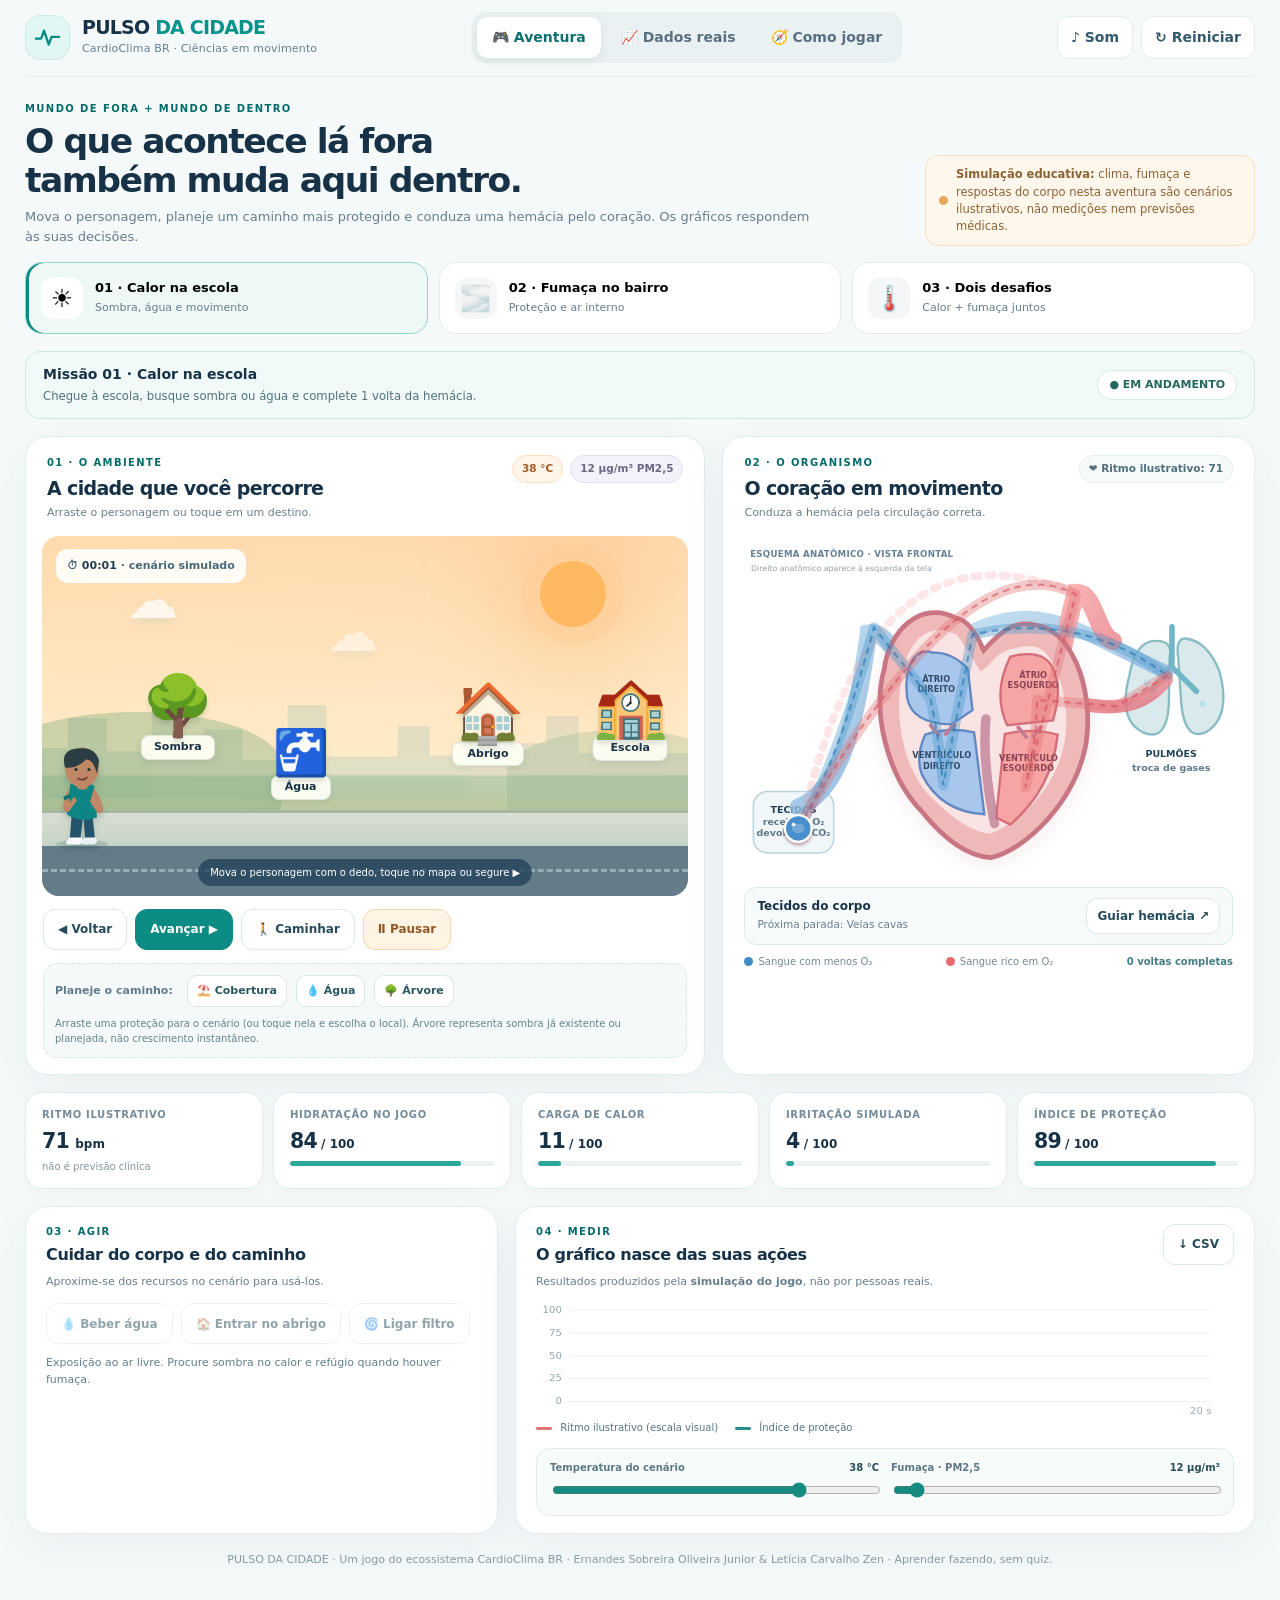
==== commit 33bed916: "feat: avaliar aprendizagem por ações, sem quiz e sem identificar crianças" ====
--- a/jogo/index.html
+++ b/jogo/index.html
@@ -133,7 +133,7 @@
 <footer class="footnote">PULSO DA CIDADE · Um jogo do ecossistema CardioClima BR · Ernandes Sobreira Oliveira Junior & Letícia Carvalho Zen · Aprender fazendo, sem quiz.</footer>
 </div>
 <div id="toast" role="status" aria-live="polite"></div>
-<div class="finish-overlay" id="finishOverlay" hidden><div class="finish-card" role="dialog" aria-labelledby="finishTitle" aria-modal="true"><div class="finish-emoji">🏅</div><span class="eyebrow">MISSÃO CONCLUÍDA</span><h2 id="finishTitle">Você conseguiu!</h2><p id="finishText"></p><div class="finish-stats"><div><strong id="finishHydro">—</strong><small>Hidratação</small></div><div><strong id="finishCare">—</strong><small>Proteção</small></div><div><strong id="finishFlow">—</strong><small>Voltas da hemácia</small></div></div><div class="finish-buttons"><button class="btn" id="finishRetry">↻ Jogar de novo</button><button class="btn primary" id="finishNext">Próxima missão →</button></div></div></div>
+<div class="finish-overlay" id="finishOverlay" hidden><div class="finish-card" role="dialog" aria-labelledby="finishTitle" aria-modal="true"><div class="finish-emoji">🏅</div><span class="eyebrow">MISSÃO CONCLUÍDA</span><h2 id="finishTitle">Você conseguiu!</h2><p id="finishText"></p><div class="finish-stats"><div><strong id="finishHydro">—</strong><small>Hidratação</small></div><div><strong id="finishCare">—</strong><small>Proteção</small></div><div><strong id="finishFlow">—</strong><small>Voltas da hemácia</small></div></div><div id="finishSkills" style="margin:-4px 0 16px;background:#f1f9f8;border-radius:12px;padding:10px 13px;color:#426e73;font-size:11px;line-height:1.5" aria-live="polite"></div><div class="finish-buttons"><button class="btn" id="finishRetry">↻ Jogar de novo</button><button class="btn primary" id="finishNext">Próxima missão →</button></div></div></div>
 <dialog id="guideDialog"><div class="dialog-top"><div><span class="eyebrow">CADERNO DO EXPLORADOR</span><h2>Não é quiz. É um laboratório para brincar.</h2></div><button type="button" id="guideClose" aria-label="Fechar">×</button></div><p>Você controla dois mundos: a cidade e a circulação sanguínea. As decisões alteram indicadores <strong>fictícios da simulação</strong>, que aparecem num gráfico. Depois, no modo Dados reais, você explora séries verdadeiras do CardioClima BR.</p><h3>Como movimentar</h3><ul><li><strong>Cidade:</strong> arraste o personagem, toque no caminho ou segure os botões Voltar/Avançar. No teclado, use ← e → (ou A e D).</li><li><strong>Recursos:</strong> aproxime-se do bebedouro e clique em Beber água. No abrigo, entre e ligue o filtro quando houver fumaça.</li><li><strong>Planejar:</strong> arraste Cobertura, Água ou Árvore para o cenário — ou toque na ferramenta e depois no lugar onde deseja colocá-la.</li><li><strong>Coração:</strong> arraste a hemácia para o próximo círculo que pisca; você também pode tocar no círculo ou usar o botão Guiar hemácia.</li><li><strong>Dados:</strong> use as duas réguas para experimentar situações, observe o gráfico e exporte suas ações como CSV.</li></ul><h3>Três missões jogáveis</h3><p><strong>01. Calor na escola:</strong> caminho até a escola com sombra e água. <strong>02. Fumaça no bairro:</strong> procure ambiente interno e filtre o ar. <strong>03. Calor + fumaça:</strong> combine as estratégias com menor esforço.</p><h3>O que significa o gráfico?</h3><div class="readers">As unidades 0–100 de calor, irritação e proteção são índices inventados para aprender a comparar cenários. O indicador de batimentos também é apenas ilustrativo: <strong>não prevê frequência cardíaca nem saturação de oxigênio de crianças reais</strong>. A fumaça pode prejudicar a saúde respiratória e cardiovascular, mas não implica que toda criança terá queda imediata da oxigenação. A animação do coração mostra o trajeto correto do sangue; não simula doenças ou valvopatias.</div><h3>Segurança e ciência</h3><p>Durante episódios de fumaça intensa, medidas adequadas incluem reduzir atividade ao ar livre, permanecer em local interno com ar mais limpo e consultar alertas oficiais. Se estiver muito quente, procure sombra, hidratação e reduza esforço. Em condições reais, adultos responsáveis e orientações de saúde pública prevalecem sobre qualquer resultado do jogo.</p><div style="display:flex;justify-content:end;margin-top:18px"><button type="button" class="btn primary" id="guideStart">Vamos jogar →</button></div></dialog>
 <script>
 'use strict';
@@ -169,7 +169,7 @@
 function fieldPx(event,element){const box=element.getBoundingClientRect();return {x:(event.clientX-box.left)/box.width,y:(event.clientY-box.top)/box.height}}
 function setMission(key,{announce=true}={}){
  const def=SCENARIOS[key];if(!def)return;
- game={mission:key,x:6,target:null,seconds:0,temp:def.temp,pm:def.pm,hydration:84,heat:11,irritation:4,care:93,bpm:72,pace:'walk',moving:false,indoors:false,filter:false,paused:false,finished:false,flowIndex:0,flowLoops:0,oxygen:false,added:[],history:[],weatherSample:0,drank:0,touchedShade:false,touchedShelter:false};held=0;activeTool=null;
+ game={mission:key,x:6,target:null,seconds:0,temp:def.temp,pm:def.pm,hydration:84,heat:11,irritation:4,care:93,bpm:72,pace:'walk',moving:false,indoors:false,filter:false,paused:false,finished:false,flowIndex:0,flowLoops:0,flowMissteps:0,oxygen:false,added:[],history:[],weatherSample:0,drank:0,touchedShade:false,touchedShelter:false};held=0;activeTool=null;
  byId('missionTitle').textContent=def.title;byId('missionObjective').textContent=def.objective;byId('missionState').textContent='● EM ANDAMENTO';
  byId('tempSlider').value=def.temp;byId('pmSlider').value=def.pm;byId('paceBtn').textContent='🚶 Caminhar';byId('paceBtn').setAttribute('aria-pressed','false');byId('pauseBtn').textContent='Ⅱ Pausar';
  byId('placedObjects').replaceChildren();byId('finishOverlay').hidden=true;
@@ -216,7 +216,7 @@
 function setPace(){game.pace=game.pace==='walk'?'run':'walk';const run=game.pace==='run';byId('paceBtn').textContent=run?'🏃 Correr':'🚶 Caminhar';byId('paceBtn').setAttribute('aria-pressed',String(run));toast(run?'Você está correndo: a circulação acelera e a exposição pode aumentar.':'Caminhada: esforço mais leve.',2000)}
 function checkGoal(){if(!game||game.finished)return;const def=SCENARIOS[game.mission];const reached=def.goal==='school'?game.x>=88:(nearShelter()&&game.indoors&&game.filter);if(!reached)return;
  if(game.flowLoops===0){byId('missionState').textContent='◉ COMPLETE O CICLO DO SANGUE';return}
- game.finished=true;game.moving=false;game.target=null;held=0;progress[game.mission]=true;saveProgress();updateMedals();byId('missionState').textContent='✓ CONCLUÍDA';byId('finishTitle').textContent=def.title.replace(/Missão \d+ · /,'')+' concluída!';byId('finishText').textContent=def.conclusion;byId('finishHydro').textContent=Math.round(game.hydration)+'/100';byId('finishCare').textContent=Math.round(game.care)+'/100';byId('finishFlow').textContent=String(game.flowLoops);byId('finishOverlay').hidden=false;
+ game.finished=true;game.moving=false;game.target=null;held=0;progress[game.mission]=true;saveProgress();updateMedals();byId('missionState').textContent='✓ CONCLUÍDA';byId('finishTitle').textContent=def.title.replace(/Missão \d+ · /,'')+' concluída!';byId('finishText').textContent=def.conclusion;byId('finishHydro').textContent=Math.round(game.hydration)+'/100';byId('finishCare').textContent=Math.round(game.care)+'/100';byId('finishFlow').textContent=String(game.flowLoops);const checks=game.mission==='heat'?[['Sombra',game.touchedShade],['Água',game.drank>0],['Circulação',game.flowLoops>0]]:game.mission==='smoke'?[['Abrigo',game.touchedShelter],['Filtragem',game.filter],['Circulação',game.flowLoops>0]]:[['Sombra',game.touchedShade],['Água',game.drank>0],['Ar filtrado',game.filter],['Circulação',game.flowLoops>0]];byId('finishSkills').textContent='Estratégias utilizadas (observação pedagógica): '+checks.map(([name,ok])=>(ok?'✓ ':'○ ')+name).join(' · ')+'. Tentativas de caminho da hemácia: '+game.flowMissteps+'.';byId('finishOverlay').hidden=false;
 }
 function updateMedals(){document.querySelectorAll('[data-medal]').forEach(el=>el.textContent=progress[el.dataset.medal]?'★':'')}
 function updateMetrics(){
@@ -229,7 +229,7 @@
  byId('heartSvg').style.setProperty('--heart-period',60/game.bpm+'s');
  byId('lungGroup').style.opacity=clamp(1-game.irritation/240,.62,1);
 }
-function recordSample(){game.history.push({t:+game.seconds.toFixed(1),mission:game.mission,x:+game.x.toFixed(2),temp:game.temp,pm:game.pm,pmEffective:+effectivePM().toFixed(1),bpm:game.bpm,hydration:+game.hydration.toFixed(1),heat:+game.heat.toFixed(1),air:+game.irritation.toFixed(1),protection:+game.care.toFixed(1),pace:game.pace,indoors:game.indoors,filter:game.filter,heartLoops:game.flowLoops});if(game.history.length>200)game.history.shift()}
+function recordSample(){game.history.push({t:+game.seconds.toFixed(1),mission:game.mission,x:+game.x.toFixed(2),temp:game.temp,pm:game.pm,pmEffective:+effectivePM().toFixed(1),bpm:game.bpm,hydration:+game.hydration.toFixed(1),heat:+game.heat.toFixed(1),air:+game.irritation.toFixed(1),protection:+game.care.toFixed(1),pace:game.pace,indoors:game.indoors,filter:game.filter,heartLoops:game.flowLoops,flowMissteps:game.flowMissteps,drank:game.drank,usedShade:game.touchedShade,resources:game.added.length});if(game.history.length>200)game.history.shift()}
 function updateSimChart(){
  const svg=byId('simChart');const hist=game.history.length?game.history:[{t:0,bpm:game.bpm,protection:game.care}];
  const x0=29,x1=599,y0=11,y1=110;const maxT=Math.max(20,hist[hist.length-1].t);const coords=(key,fn)=>hist.map((r,i)=>{const x=x0+(r.t/maxT)*(x1-x0),y=y1-clamp(fn(r),0,100)/100*(y1-y0);return `${x.toFixed(1)},${y.toFixed(1)}`}).join(' ');
@@ -238,8 +238,8 @@
  svg.innerHTML=grid+`<polyline fill="none" stroke="#df7a76" stroke-width="3" points="${p1}" stroke-linecap="round" stroke-linejoin="round"/><polyline fill="none" stroke="#228d88" stroke-width="3" points="${p2}" stroke-linecap="round" stroke-linejoin="round"/><text x="600" y="124" text-anchor="end" fill="#94a9b1" font-size="9">${Math.floor(maxT)} s</text>`;
 }
 function exportCSV(){
- recordSample();const h=['t','mission','x','temp','pm','pmEffective','bpm','hydration','heat','air','protection','pace','indoors','filter','heartLoops'];
- const title='tempo_s,missao,posicao_pct,temperatura_c_simulada,pm25_ug_m3_simulado,exposicao_pm25_efetiva_simulada,ritmo_ilustrativo_bpm,hidratacao_indice,carga_calor_indice,irritacao_indice,protecao_indice,modo_movimento,em_abrigo,filtro_ligado,voltas_hemacia';
+ recordSample();const h=['t','mission','x','temp','pm','pmEffective','bpm','hydration','heat','air','protection','pace','indoors','filter','heartLoops','flowMissteps','drank','usedShade','resources'];
+ const title='tempo_s,missao,posicao_pct,temperatura_c_simulada,pm25_ug_m3_simulado,exposicao_pm25_efetiva_simulada,ritmo_ilustrativo_bpm,hidratacao_indice,carga_calor_indice,irritacao_indice,protecao_indice,modo_movimento,em_abrigo,filtro_ligado,voltas_hemacia,desvios_de_rota_hemacia,vezes_bebeu,usou_sombra,recursos_urbanos_colocados';
  const csv='\ufeff# DADOS FICTÍCIOS DO JOGO; não são medições fisiológicas ou ambientais\n'+title+'\n'+game.history.map(r=>h.map(k=>String(r[k]).replace('.',',')).join(';')).join('\n');
  const blob=new Blob([csv],{type:'text/csv;charset=utf-8'}),url=URL.createObjectURL(blob),a=document.createElement('a');a.href=url;a.download='pulso-da-cidade_simulacao_'+game.mission+'.csv';document.body.appendChild(a);a.click();a.remove();setTimeout(()=>URL.revokeObjectURL(url),1800);toast('📈 CSV da simulação exportado. Os valores são fictícios.');
 }
@@ -321,7 +321,7 @@
   const g=document.createElementNS(ns,'g');g.setAttribute('class','blood-node');g.setAttribute('data-flow-step',String(i));g.setAttribute('transform',`translate(${node.x} ${node.y})`);g.setAttribute('tabindex','0');g.setAttribute('role','button');g.setAttribute('aria-label','Parada '+(i+1)+': '+node.name);
   const circle=document.createElementNS(ns,'circle');circle.setAttribute('r','20');
   const title=document.createElementNS(ns,'title');title.textContent=node.name;
-  g.append(circle,title);g.addEventListener('click',()=>{if(i===game.flowIndex+1)flowAdvance();else if(i===game.flowIndex)toast('Você já está aqui. Siga o próximo círculo iluminado.',1900);else toast('O sangue tem um caminho. Procure o próximo círculo que pisca.',1700)});
+  g.append(circle,title);g.addEventListener('click',()=>{if(i===game.flowIndex+1)flowAdvance();else if(i===game.flowIndex)toast('Você já está aqui. Siga o próximo círculo iluminado.',1900);else {game.flowMissteps++;toast('O sangue tem um caminho. Procure o próximo círculo que pisca.',1700)}});
   g.addEventListener('keydown',e=>{if(e.key==='Enter'||e.key===' '){e.preventDefault();g.click()}});
   if(i===FLOW.length-1)g.style.display='none';
   group.appendChild(g);
@@ -354,7 +354,7 @@
  avatar.addEventListener('pointerdown',ev=>{if(game.finished)return;ev.preventDefault();rbcDrag={id:ev.pointerId,start:game.flowIndex};avatar.setPointerCapture?.(ev.pointerId)});
  avatar.addEventListener('pointermove',ev=>{if(!rbcDrag||rbcDrag.id!==ev.pointerId)return;ev.preventDefault();const p=svgPoint(ev,svg);avatar.setAttribute('transform',`translate(${clamp(p.x,25,610)} ${clamp(p.y,52,409)})`)});
  function endDrag(ev){if(!rbcDrag||rbcDrag.id!==ev.pointerId)return;const p=svgPoint(ev,svg),next=FLOW[game.flowIndex+1];rbcDrag=null;try{avatar.releasePointerCapture(ev.pointerId)}catch{}
-  if(next&&Math.hypot(p.x-next.x,p.y-next.y)<63)flowAdvance();else {updateFlow();toast('Siga o círculo que pisca, no sentido do fluxo sanguíneo.',2200)}}
+  if(next&&Math.hypot(p.x-next.x,p.y-next.y)<63)flowAdvance();else {game.flowMissteps++;updateFlow();toast('Siga o círculo que pisca, no sentido do fluxo sanguíneo.',2200)}}
  avatar.addEventListener('pointerup',endDrag);avatar.addEventListener('pointercancel',()=>{rbcDrag=null;updateFlow()});avatar.addEventListener('keydown',ev=>{if(ev.key==='Enter'||ev.key===' '||ev.key==='ArrowRight'){ev.preventDefault();flowAdvance()}});
 }
 // Separate, genuine datasets: the game never fabricates observations for the "real data" screen.
